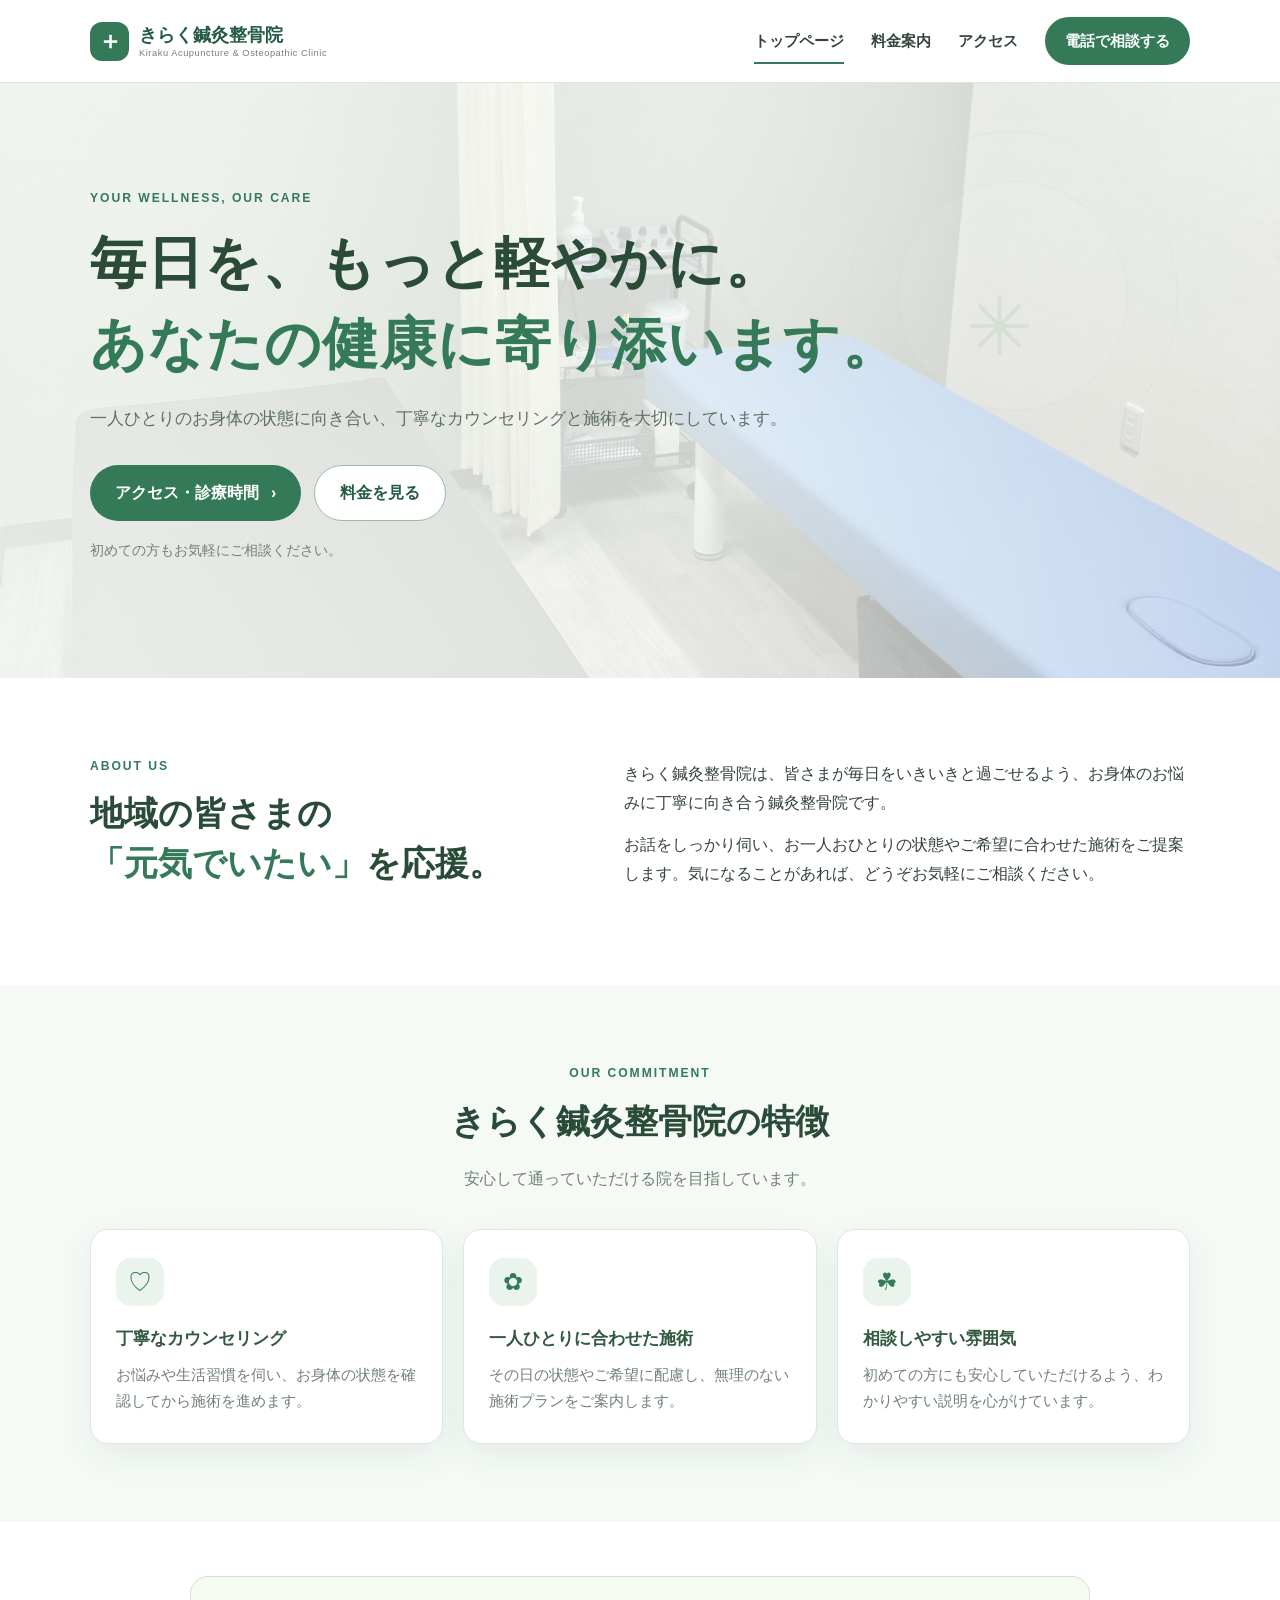
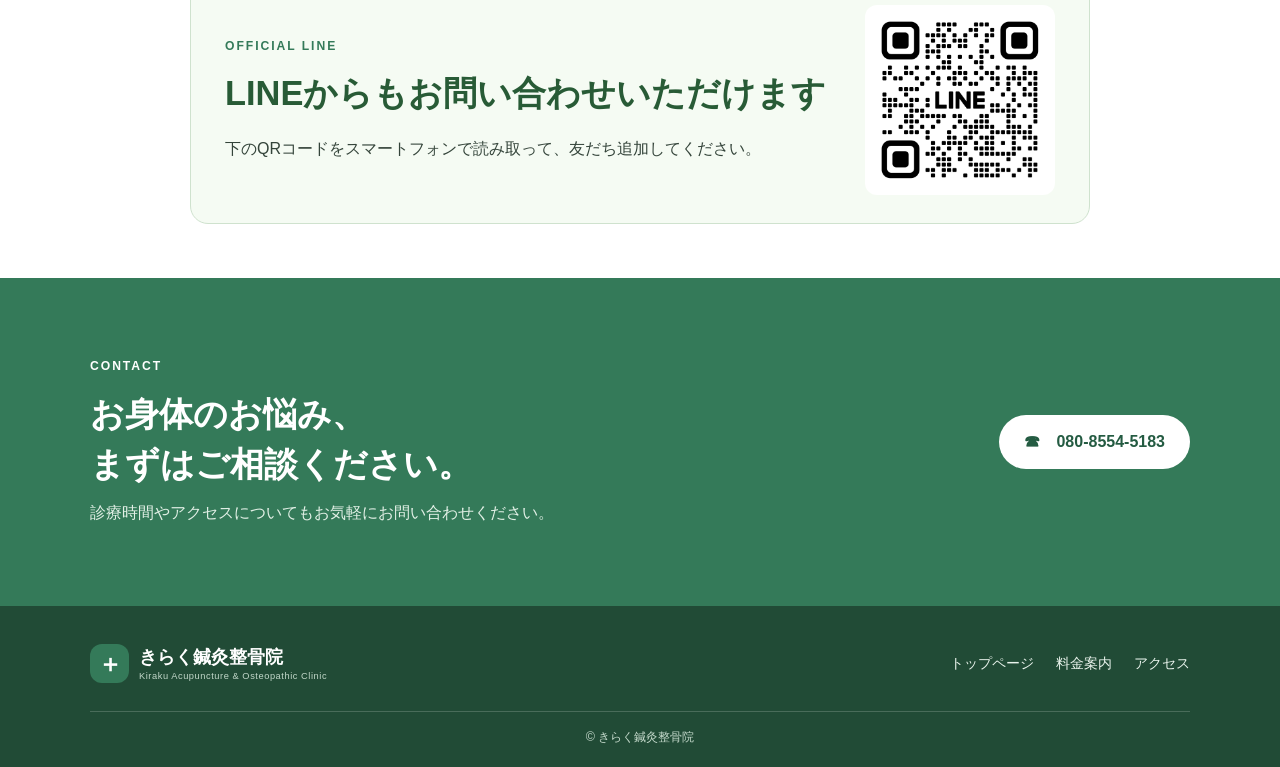
==== index.html @ e0e18127 "Add files via upload" ====
<!doctype html>
<html lang="ja">
<head>
  <meta charset="utf-8">
  <meta name="viewport" content="width=device-width, initial-scale=1">
  <meta name="description" content="きらく鍼灸整骨院。地域の皆さまの健やかな毎日をサポートします。">
  <title>きらく鍼灸整骨院｜地域に寄り添う鍼灸・整骨院</title>
  <link rel="stylesheet" href="style.css">
</head>
<body>
  <header class="site-header">
    <div class="container header-inner">
      <a class="logo" href="index.html"><span class="logo-mark">＋</span><span>きらく鍼灸整骨院<small>Kiraku Acupuncture & Osteopathic Clinic</small></span></a>
      <button class="menu-toggle" aria-label="メニューを開く" aria-expanded="false" aria-controls="global-nav"><span></span><span></span><span></span></button>
      <nav id="global-nav" class="global-nav" aria-label="メインメニュー">
        <a class="active" href="index.html">トップページ</a><a href="price.html">料金案内</a><a href="access.html">アクセス</a>
        <a class="nav-cta" href="tel:08085545183">電話で相談する</a>
      </nav>
    </div>
  </header>

  <main>
    <section class="hero">
      <div class="container hero-content">
        <p class="eyebrow">YOUR WELLNESS, OUR CARE</p>
        <h1>毎日を、もっと軽やかに。<br><span>あなたの健康に寄り添います。</span></h1>
        <p class="hero-lead">一人ひとりのお身体の状態に向き合い、<br class="sp-only">丁寧なカウンセリングと施術を大切にしています。</p>
        <div class="hero-actions"><a class="button button-primary" href="access.html">アクセス・診療時間 <span>›</span></a><a class="button button-outline" href="price.html">料金を見る</a></div>
        <p class="hero-note">初めての方もお気軽にご相談ください。</p>
      </div>
      <div class="hero-decoration" aria-hidden="true"><div class="circle circle-one"></div><div class="circle circle-two"></div><div class="leaf">✳</div></div>
    </section>

    <section class="section intro-section">
      <div class="container intro-grid">
        <div><p class="section-label">ABOUT US</p><h2>地域の皆さまの<br><span class="green-text">「元気でいたい」</span>を応援。</h2></div>
        <div class="intro-copy"><p>きらく鍼灸整骨院は、皆さまが毎日をいきいきと過ごせるよう、お身体のお悩みに丁寧に向き合う鍼灸整骨院です。</p><p>お話をしっかり伺い、お一人おひとりの状態やご希望に合わせた施術をご提案します。気になることがあれば、どうぞお気軽にご相談ください。</p></div>
      </div>
    </section>

    <section class="section features-section">
      <div class="container">
        <div class="section-heading"><p class="section-label">OUR COMMITMENT</p><h2>きらく鍼灸整骨院の特徴</h2><p>安心して通っていただける院を目指しています。</p></div>
        <div class="feature-grid">
          <article class="feature-card"><div class="feature-icon">♡</div><h3>丁寧なカウンセリング</h3><p>お悩みや生活習慣を伺い、お身体の状態を確認してから施術を進めます。</p></article>
          <article class="feature-card"><div class="feature-icon">✿</div><h3>一人ひとりに合わせた施術</h3><p>その日の状態やご希望に配慮し、無理のない施術プランをご案内します。</p></article>
          <article class="feature-card"><div class="feature-icon">☘</div><h3>相談しやすい雰囲気</h3><p>初めての方にも安心していただけるよう、わかりやすい説明を心がけています。</p></article>
        </div>
      </div>
    </section>


    
    <section class="section line-section">
      <div class="container line-panel">
        <div><p class="section-label">OFFICIAL LINE</p><h2>LINEからもお問い合わせいただけます</h2><p>下のQRコードをスマートフォンで読み取って、友だち追加してください。</p></div>
        <img class="line-qr" src="./line-qr.png" alt="きらく鍼灸整骨院 公式LINEの友だち追加QRコード">
      </div>
    </section>
    <section class="section cta-section"><div class="container cta-inner"><div><p class="section-label">CONTACT</p><h2>お身体のお悩み、<br>まずはご相談ください。</h2><p>診療時間やアクセスについてもお気軽にお問い合わせください。</p></div><a class="button button-white" href="tel:08085545183">☎　080-8554-5183</a></div></section>
  </main>

  <footer class="site-footer"><div class="container footer-inner"><a class="logo footer-logo" href="index.html"><span class="logo-mark">＋</span><span>きらく鍼灸整骨院<small>Kiraku Acupuncture & Osteopathic Clinic</small></span></a><nav class="footer-nav"><a href="index.html">トップページ</a><a href="price.html">料金案内</a><a href="access.html">アクセス</a></nav></div><div class="container copyright">© きらく鍼灸整骨院</div></footer>
  <script src="script.js"></script>
</body>
</html>
---- style.css ----
@charset "UTF-8";
:root{--green:#347a59;--green-dark:#245b42;--green-light:#eaf4ed;--mint:#f5faf6;--text:#34443a;--muted:#718078;--line:#dce8df;--white:#fff;--shadow:0 12px 35px rgba(34,76,52,.08)}
*{box-sizing:border-box}html{scroll-behavior:smooth}body{margin:0;color:var(--text);font-family:"Noto Sans JP","Hiragino Kaku Gothic ProN",Meiryo,sans-serif;line-height:1.8;background:#fff}a{color:inherit;text-decoration:none}a:hover{color:var(--green)}.container{width:min(1100px,calc(100% - 40px));margin-inline:auto}.site-header{position:sticky;top:0;z-index:20;background:rgba(255,255,255,.96);border-bottom:1px solid var(--line);backdrop-filter:blur(12px)}.header-inner{min-height:82px;display:flex;align-items:center;justify-content:space-between;gap:24px}.logo{display:flex;align-items:center;gap:10px;font-weight:800;color:var(--green-dark);font-size:1.12rem;line-height:1.35}.logo small{display:block;font-size:.58rem;letter-spacing:.06em;color:var(--muted);font-weight:500}.logo-mark{display:grid;place-items:center;width:39px;height:39px;border-radius:12px;background:var(--green);color:#fff;font-size:1.5rem}.global-nav{display:flex;align-items:center;gap:27px;font-size:.91rem;font-weight:600}.global-nav>a:not(.nav-cta){padding:28px 0;position:relative}.global-nav>a.active:not(.nav-cta):after{content:"";position:absolute;bottom:18px;left:0;right:0;height:2px;background:var(--green)}.nav-cta,.button{display:inline-flex;align-items:center;justify-content:center;gap:12px;border-radius:999px;font-weight:700;transition:.2s}.nav-cta{background:var(--green);color:#fff;padding:11px 20px}.nav-cta:hover,.button-primary:hover{background:var(--green-dark);color:#fff}.menu-toggle{display:none}.hero{position:relative;overflow:hidden;background:linear-gradient(90deg,rgba(247,251,247,.91) 0%,rgba(247,251,247,.82) 55%,rgba(247,251,247,.58) 100%),url('./treatment-room.jpeg') center 48%/cover no-repeat;padding:105px 0 100px}.hero-content{position:relative;z-index:2}.eyebrow,.section-label{margin:0 0 12px;color:var(--green);font-size:.76rem;font-weight:800;letter-spacing:.16em}.hero h1{font-size:clamp(2rem,5vw,3.5rem);line-height:1.45;letter-spacing:.02em;margin:0 0 20px;color:#294b37}.hero h1 span{color:var(--green)}.hero-lead{font-size:1.05rem;color:#5d7064}.hero-actions{display:flex;gap:13px;flex-wrap:wrap;margin-top:30px}.button{padding:13px 25px;min-height:50px}.button-primary{background:var(--green);color:#fff}.button-outline{border:1px solid #9cbaa6;color:var(--green-dark);background:#fff}.button-white{background:#fff;color:var(--green-dark)}.hero-note{font-size:.85rem;color:var(--muted);margin-top:18px}.hero-decoration{position:absolute;right:8%;top:8%;width:390px;height:390px;opacity:.55}.circle{position:absolute;border-radius:50%;border:1px solid #b7d4c0}.circle-one{width:330px;height:330px;right:0;top:0}.circle-two{width:230px;height:230px;right:50px;top:50px;background:rgba(255,255,255,.35)}.leaf{position:absolute;right:145px;top:125px;color:#8db89a;font-size:5rem}.section{padding:78px 0}.intro-grid{display:grid;grid-template-columns:.9fr 1.1fr;gap:70px;align-items:center}.section h2,.page-hero h1{color:#294b37;line-height:1.45}.section h2{font-size:clamp(1.55rem,3vw,2.15rem);margin:0 0 18px}.green-text{color:var(--green)}.intro-copy p{margin:0 0 14px}.section-heading{text-align:center;margin:0 auto 35px;max-width:650px}.section-heading>p:last-child{color:var(--muted);margin:0}.features-section{background:var(--mint)}.feature-grid{display:grid;grid-template-columns:repeat(3,1fr);gap:20px}.feature-card{background:#fff;border:1px solid var(--line);border-radius:18px;padding:28px 25px;box-shadow:var(--shadow)}.feature-icon{width:48px;height:48px;display:grid;place-items:center;border-radius:15px;background:var(--green-light);color:var(--green);font-size:1.5rem}.feature-card h3{font-size:1.08rem;margin:17px 0 8px;color:#315a40}.feature-card p{font-size:.92rem;color:var(--muted);margin:0}.cta-section{background:var(--green);color:#fff}.cta-inner{display:flex;justify-content:space-between;align-items:center;gap:30px}.cta-inner .section-label,.cta-inner h2{color:#fff}.cta-inner h2{margin:0 0 10px}.cta-inner p:last-child{margin:0;color:#e2f0e6}.page-hero{padding:55px 0;background:var(--mint);text-align:center}.page-hero h1{font-size:2.25rem;margin:0 0 8px}.page-hero p:last-child{margin:0;color:var(--muted)}.narrow-container{max-width:780px}.notice{padding:18px 22px;border-radius:12px;background:#f2f8f3;border:1px solid var(--line);margin-bottom:28px}.notice p{margin:5px 0 0;font-size:.92rem}.price-block{border:1px solid var(--line);border-radius:16px;padding:25px;margin:22px 0}.price-block-heading{display:flex;justify-content:space-between;align-items:center;gap:15px;border-bottom:1px solid var(--line);padding-bottom:14px}.price-block-heading h2{margin:0;font-size:1.35rem}.price-block-heading span{font-size:.83rem;color:var(--green)}.price-row{display:flex;justify-content:space-between;gap:20px;padding:15px 0;border-bottom:1px dashed var(--line)}.price-row:last-of-type{border-bottom:0}.price-row strong{text-align:right}.price-row small,.muted,.price-footnote{color:var(--muted);font-size:.88rem}.center-action{text-align:center;padding-top:25px}.access-grid{display:grid;grid-template-columns:1fr 1fr;gap:35px;align-items:start}.access-info h2{margin:0 0 20px}.info-list{margin:0 0 25px}.info-list>div{display:grid;grid-template-columns:105px 1fr;gap:15px;padding:14px 0;border-bottom:1px solid var(--line)}.info-list dt{font-weight:700;color:var(--green-dark)}.info-list dd{margin:0}.info-list dd a{color:var(--green);font-weight:700}.hours-card{padding:27px;border:1px solid var(--line);border-radius:17px;box-shadow:var(--shadow)}.hours-card h2{margin:0 0 18px;font-size:1.45rem}.table-scroll{overflow-x:auto}.hours-table{width:100%;border-collapse:collapse;text-align:left}.hours-table th,.hours-table td{padding:13px 12px;border-bottom:1px solid var(--line)}.hours-table thead th{background:var(--green-light);color:var(--green-dark)}.hours-table tbody th{font-weight:700}.hours-table td{text-align:center}.hours-table .closed{color:#a35c54;font-weight:700}.map-section{background:var(--mint)}.map-frame{overflow:hidden;border-radius:18px;border:1px solid var(--line);box-shadow:var(--shadow);background:#eaf2ec}.map-frame iframe{display:block;width:100%;height:430px;border:0}.map-link-wrap{text-align:center;margin-top:18px}.text-link{color:var(--green);font-weight:700;text-decoration:underline;text-underline-offset:4px}.site-footer{background:#214b36;color:#e9f3ec;padding:38px 0 18px}.footer-inner{display:flex;justify-content:space-between;align-items:center;gap:25px}.footer-logo{color:#fff}.footer-logo small{color:#c3d8ca}.footer-nav{display:flex;gap:22px;font-size:.88rem}.copyright{border-top:1px solid rgba(255,255,255,.18);margin-top:28px;padding-top:14px;text-align:center;font-size:.78rem;color:#c3d8ca}.sp-only{display:none}
@media(max-width:760px){.container{width:min(100% - 32px,600px)}.header-inner{min-height:70px}.menu-toggle{display:flex;width:42px;height:42px;border:1px solid var(--line);border-radius:10px;background:#fff;flex-direction:column;justify-content:center;align-items:center;gap:5px}.menu-toggle span{display:block;width:19px;height:2px;background:var(--green-dark)}.global-nav{display:none;position:absolute;top:69px;left:0;right:0;background:#fff;padding:12px 22px 22px;border-bottom:1px solid var(--line);box-shadow:var(--shadow);flex-direction:column;align-items:stretch;gap:0}.global-nav.open{display:flex}.global-nav>a:not(.nav-cta){padding:12px 4px}.global-nav>a.active:not(.nav-cta):after{display:none}.nav-cta{margin-top:8px;text-align:center}.hero{padding:75px 0 70px}.hero-decoration{right:-190px;top:20px;opacity:.3}.hero h1{font-size:2rem}.hero-lead{font-size:.95rem}.section{padding:58px 0}.intro-grid,.access-grid{grid-template-columns:1fr;gap:25px}.feature-grid{grid-template-columns:1fr;gap:14px}.feature-card{padding:22px}.cta-inner{align-items:flex-start;flex-direction:column}.page-hero{padding:42px 0}.page-hero h1{font-size:1.8rem}.price-block{padding:20px 16px}.price-row{align-items:flex-start;flex-direction:column;gap:4px}.price-row strong{text-align:left}.info-list>div{grid-template-columns:88px 1fr;gap:10px}.hours-card{padding:21px 15px}.hours-table th,.hours-table td{padding:11px 9px}.map-frame iframe{height:330px}.footer-inner{align-items:flex-start;flex-direction:column}.footer-nav{flex-wrap:wrap;gap:15px}.sp-only{display:block}}


/* Real clinic photos and official LINE QR panels */
.clinic-gallery { background: #f7faf6; }
.clinic-photo-grid { display: grid; grid-template-columns: repeat(3, minmax(0, 1fr)); gap: 22px; margin-top: 30px; }
.clinic-photo-grid figure { margin: 0; overflow: hidden; border-radius: 16px; background: #fff; box-shadow: 0 8px 24px rgba(34, 75, 44, .09); }
.clinic-photo-grid img { display: block; width: 100%; height: 300px; object-fit: cover; }
.clinic-photo-grid figure:first-child img { object-position: center; }
.clinic-photo-grid figcaption { padding: 13px 16px; color: #315b3b; font-weight: 700; text-align: center; }
.line-section { padding-top: 54px; padding-bottom: 54px; }
.line-panel { display: flex; align-items: center; justify-content: space-between; gap: 28px; max-width: 900px; margin: 0 auto; padding: 28px 34px; border: 1px solid #cfe2ce; border-radius: 18px; background: #f5fbf3; }
.line-panel h2 { margin: 6px 0 10px; color: #285b36; }
.line-panel p:last-child { margin-bottom: 0; line-height: 1.8; }
.line-qr { display: block; width: 190px; height: 190px; flex: 0 0 190px; object-fit: contain; padding: 8px; border-radius: 12px; background: #fff; }
@media (max-width: 700px) {
  .clinic-photo-grid { grid-template-columns: 1fr; gap: 16px; }
  .clinic-photo-grid img { height: auto; max-height: 420px; object-fit: cover; }
  .line-panel { flex-direction: column; text-align: center; padding: 24px 18px; }
  .line-qr { width: 180px; height: 180px; flex-basis: 180px; }
}

/* Keep the hero text clear over the real treatment-room photograph. */
.hero-decoration { opacity: .16; }
@media (max-width: 700px) {
  .hero { background-position: 58% center; padding: 76px 0 72px; }
}
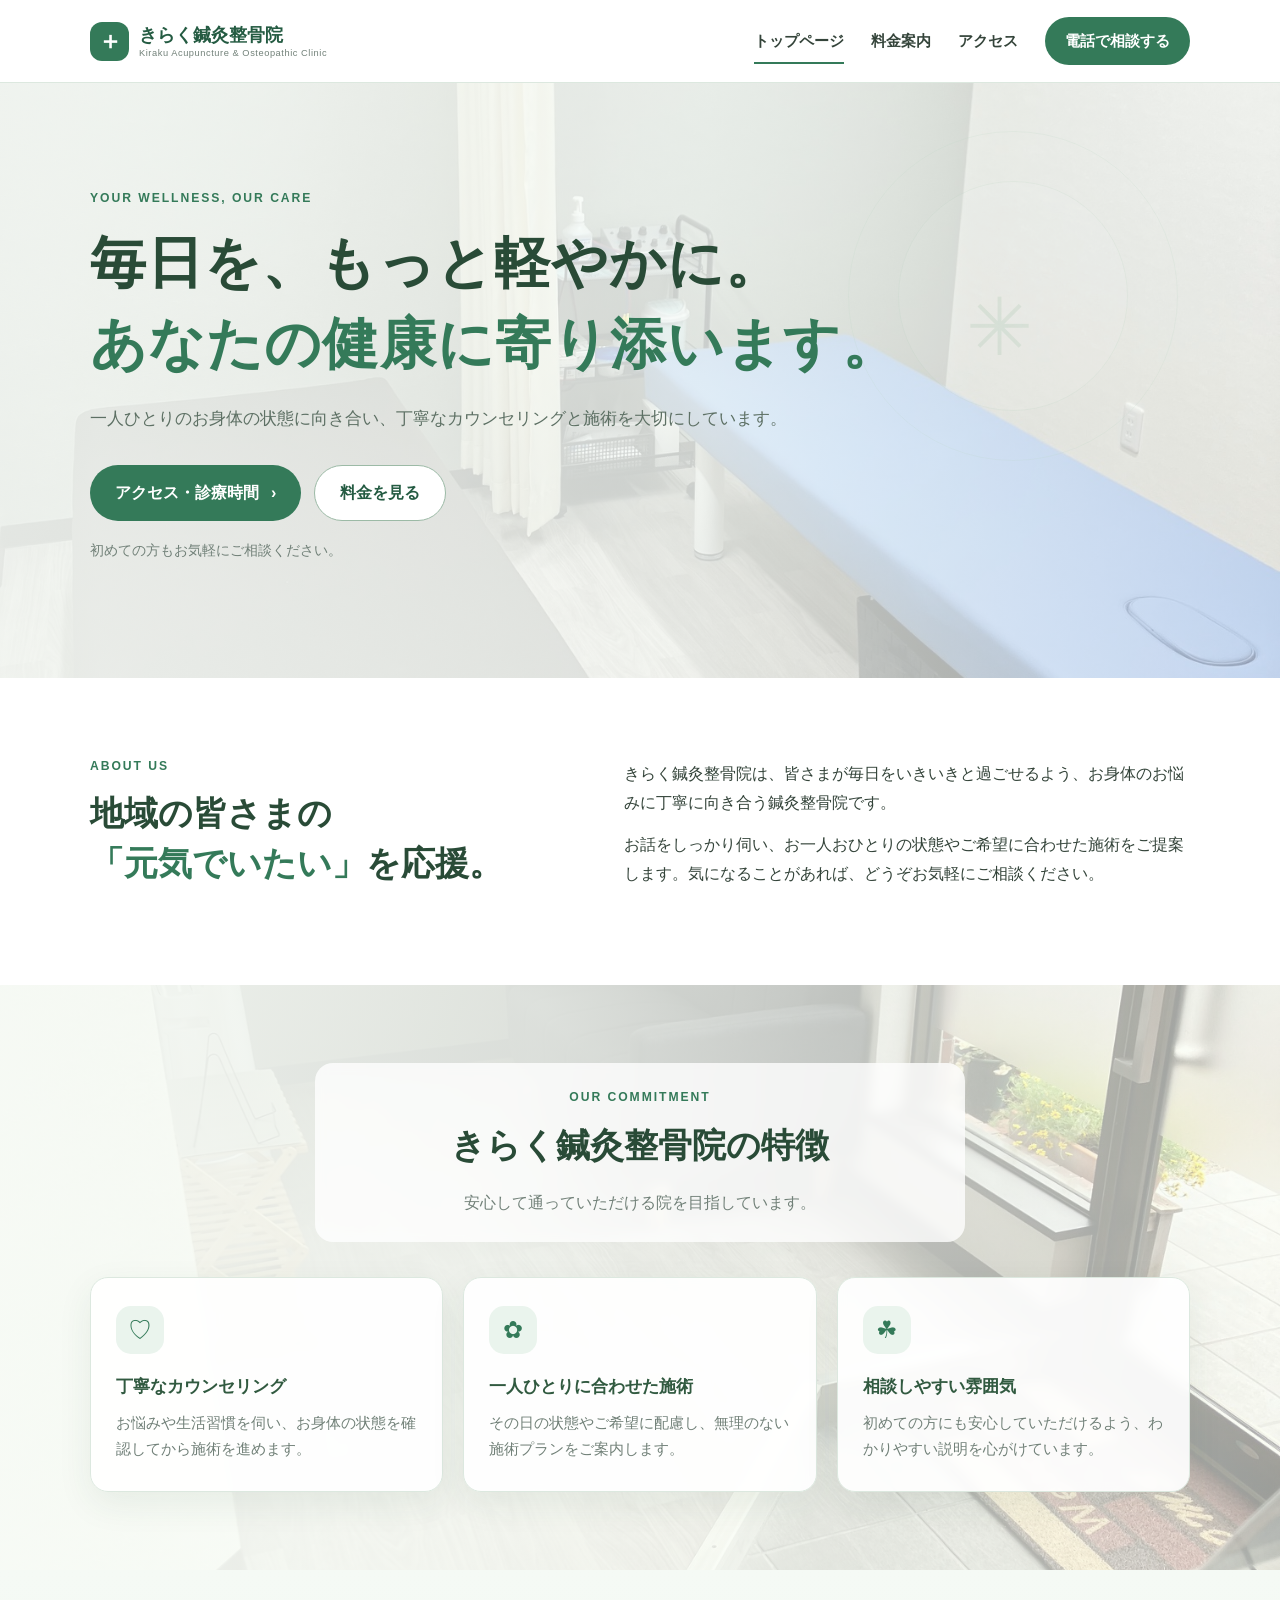
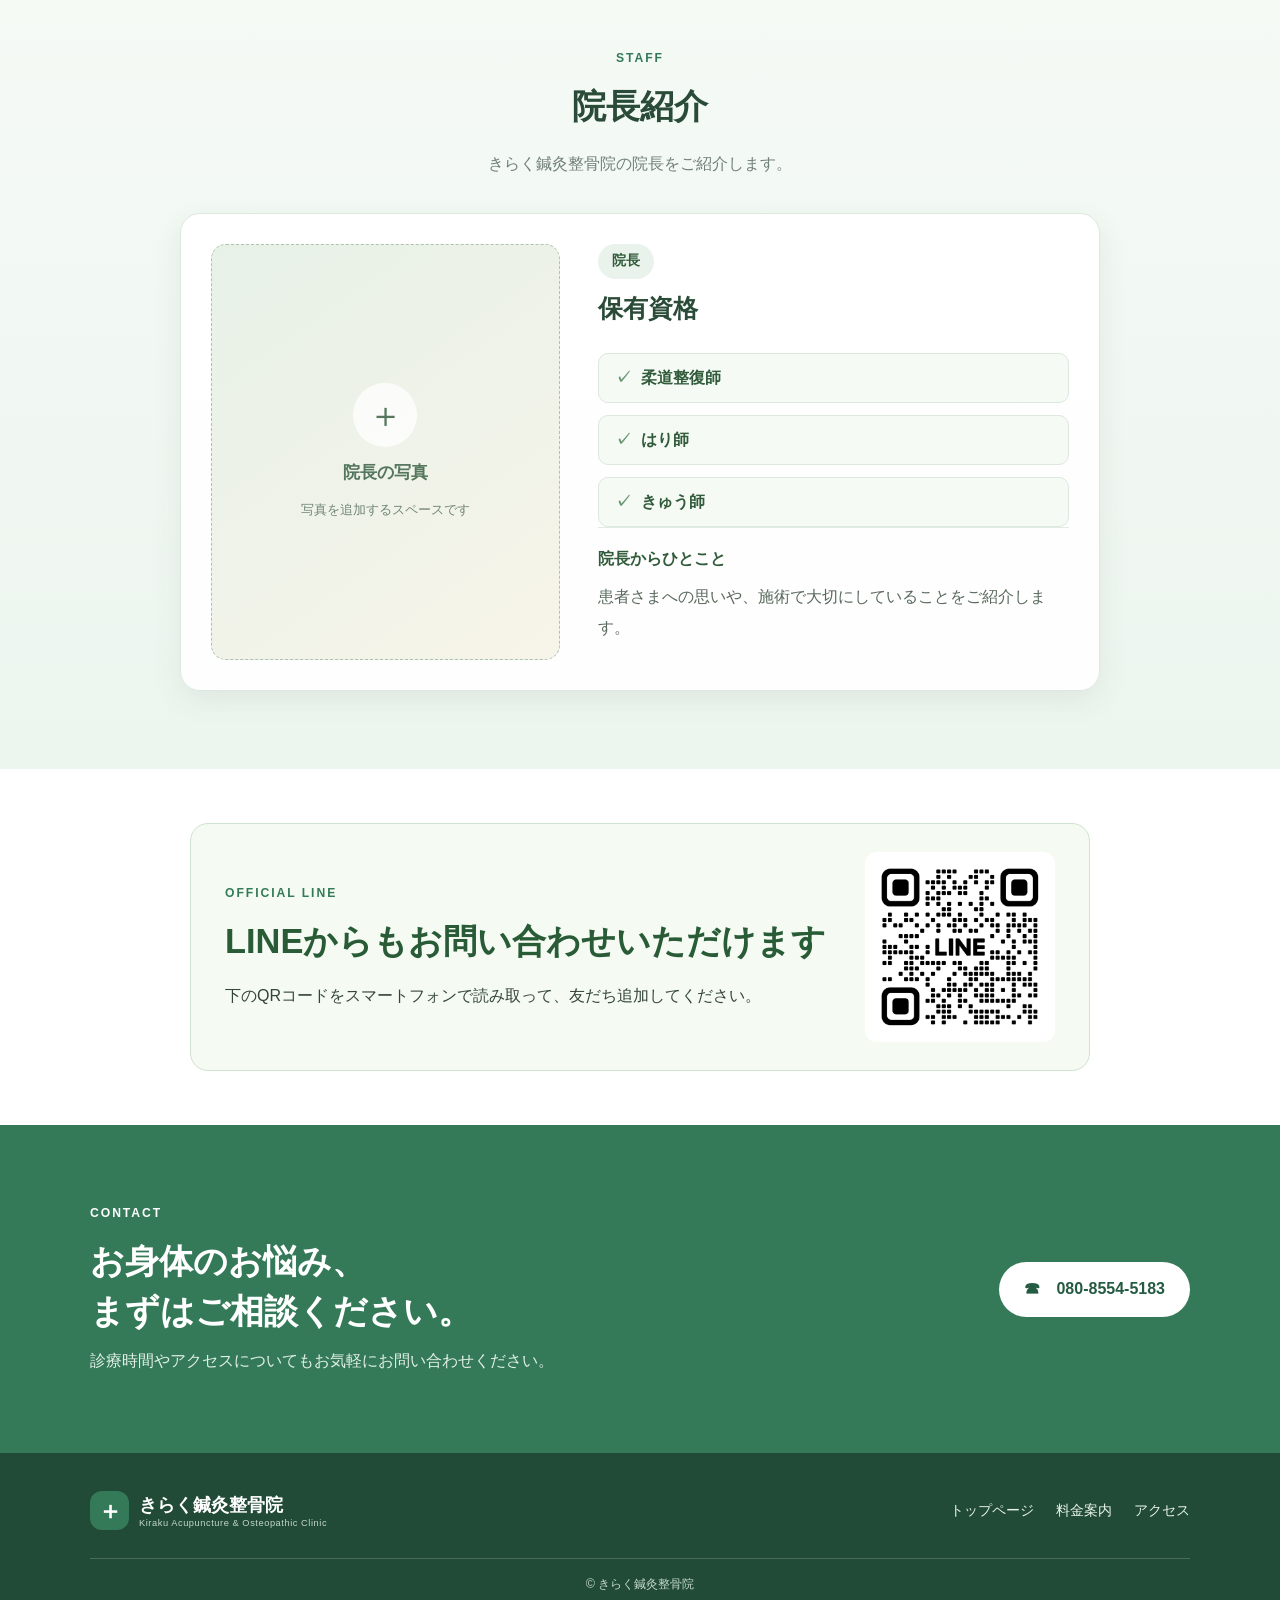
==== commit 5fdf70e3: "Add files via upload" ====
--- a/index.html
+++ b/index.html
@@ -51,6 +51,38 @@
 
 
     
+    <section class="section staff-section">
+      <div class="container">
+        <div class="section-heading">
+          <p class="section-label">STAFF</p>
+          <h2>院長紹介</h2>
+          <p>きらく鍼灸整骨院の院長をご紹介します。</p>
+        </div>
+        <article class="staff-profile">
+          <div class="staff-photo" role="img" aria-label="院長の写真を掲載するスペース">
+            <div class="staff-photo-placeholder">
+              <span class="staff-photo-icon">＋</span>
+              <strong>院長の写真</strong>
+              <small>写真を追加するスペースです</small>
+            </div>
+          </div>
+          <div class="staff-details">
+            <p class="staff-role">院長</p>
+            <h3>保有資格</h3>
+            <ul class="staff-qualifications">
+              <li>柔道整復師</li>
+              <li>はり師</li>
+              <li>きゅう師</li>
+            </ul>
+            <div class="staff-message">
+              <h4>院長からひとこと</h4>
+              <p>患者さまへの思いや、施術で大切にしていることをご紹介します。</p>
+            </div>
+          </div>
+        </article>
+      </div>
+    </section>
+
     <section class="section line-section">
       <div class="container line-panel">
         <div><p class="section-label">OFFICIAL LINE</p><h2>LINEからもお問い合わせいただけます</h2><p>下のQRコードをスマートフォンで読み取って、友だち追加してください。</p></div>
--- a/style.css
+++ b/style.css
@@ -28,3 +28,183 @@
 @media (max-width: 700px) {
   .hero { background-position: 58% center; padding: 76px 0 72px; }
 }
+
+
+/* Photo-backed section headers: clinic sign and waiting room */
+.access-page-hero {
+  position: relative;
+  isolation: isolate;
+  overflow: hidden;
+  text-align: left;
+  background: linear-gradient(90deg, rgba(250,253,249,.98) 0%, rgba(250,253,249,.94) 34%, rgba(250,253,249,.58) 58%, rgba(250,253,249,.10) 100%), url('./clinic-sign-banner.jpeg') center / 100% 100% no-repeat;
+  padding: 88px 0;
+}
+.access-page-hero .container { position: relative; z-index: 1; }
+.access-page-hero h1 { max-width: 560px; }
+.access-page-hero p:last-child { max-width: 520px; color: #53675a; }
+.features-section {
+  position: relative;
+  isolation: isolate;
+  background: linear-gradient(90deg, rgba(248,252,247,.96) 0%, rgba(248,252,247,.88) 42%, rgba(248,252,247,.62) 100%), url('./waiting-room.jpeg') center 52% / cover no-repeat;
+}
+.features-section .section-heading {
+  padding: 24px 28px;
+  border-radius: 18px;
+  background: rgba(255,255,255,.78);
+  backdrop-filter: blur(5px);
+}
+.features-section .feature-card {
+  background: rgba(255,255,255,.91);
+  backdrop-filter: blur(4px);
+}
+@media (max-width: 760px) {
+  .access-page-hero { padding: 52px 0; background-position: center; background-size: 100% 100%; background-image: url('./clinic-sign-banner.jpeg'); }
+  .features-section { background-position: 62% center; background-image: linear-gradient(180deg, rgba(248,252,247,.91), rgba(248,252,247,.82)), url('./waiting-room.jpeg'); }
+  .features-section .section-heading { padding: 18px 14px; }
+}
+
+
+/* Price page: supplied soft watercolor background from treatment details through phone contact */
+.price-details-section {
+  background-image: linear-gradient(rgba(255,255,255,.18), rgba(255,255,255,.18)), url('./施術料金ページ背景.jpg');
+  background-position: center top;
+  background-size: cover;
+  background-repeat: no-repeat;
+}
+.price-details-section .notice,
+.price-details-section .price-block,
+.price-details-section .center-action {
+  background-color: rgba(255,255,255,.88);
+  backdrop-filter: blur(3px);
+  border-radius: 16px;
+  box-shadow: 0 6px 24px rgba(55, 83, 65, .07);
+}
+.price-details-section .notice { border-color: rgba(196,218,201,.85); }
+.price-details-section .price-block { border-color: rgba(196,218,201,.85); }
+.price-details-section .center-action { margin-top: 22px; padding: 22px 18px; }
+@media (max-width: 760px) {
+  .price-details-section {
+    background-position: center top;
+    background-size: auto 100%;
+  }
+  .price-details-section .notice,
+  .price-details-section .price-block,
+  .price-details-section .center-action {
+    background-color: rgba(255,255,255,.92);
+  }
+}
+
+
+/* Director / staff introduction */
+.staff-section {
+  background: linear-gradient(180deg, #f5faf5 0%, #edf5ef 100%);
+}
+.staff-profile {
+  display: grid;
+  grid-template-columns: minmax(260px, .85fr) minmax(0, 1.15fr);
+  gap: 38px;
+  align-items: stretch;
+  max-width: 920px;
+  margin: 0 auto;
+  padding: 30px;
+  border: 1px solid #dce9de;
+  border-radius: 20px;
+  background: rgba(255,255,255,.94);
+  box-shadow: 0 10px 30px rgba(34,75,44,.08);
+}
+.staff-photo {
+  min-height: 330px;
+  overflow: hidden;
+  display: grid;
+  place-items: center;
+  border-radius: 15px;
+  background: linear-gradient(145deg, #e7f1e8, #f7f4e9);
+  border: 1px dashed #a9c5ad;
+}
+.staff-photo-placeholder {
+  display: flex;
+  flex-direction: column;
+  align-items: center;
+  gap: 10px;
+  color: #54765c;
+  text-align: center;
+}
+.staff-photo-icon {
+  display: grid;
+  place-items: center;
+  width: 64px;
+  height: 64px;
+  border-radius: 50%;
+  background: rgba(255,255,255,.8);
+  font-size: 2.2rem;
+  font-weight: 300;
+}
+.staff-photo-placeholder strong { font-size: 1.08rem; }
+.staff-photo-placeholder small { font-size: .82rem; color: #718675; }
+.staff-details { align-self: center; }
+.staff-role {
+  display: inline-block;
+  margin: 0 0 8px;
+  padding: 5px 14px;
+  border-radius: 999px;
+  background: #eaf3eb;
+  color: #315b3b;
+  font-size: .85rem;
+  font-weight: 700;
+}
+.staff-details h3 {
+  margin: 0 0 22px;
+  color: #294b37;
+  font-size: 1.55rem;
+}
+.staff-bio, .staff-message {
+  padding: 17px 0;
+  border-top: 1px solid #e2ebe3;
+}
+.staff-bio h4, .staff-message h4 {
+  margin: 0 0 8px;
+  color: #315b3b;
+  font-size: 1rem;
+}
+.staff-bio p, .staff-message p {
+  margin: 0;
+  color: #59695d;
+  line-height: 1.9;
+}
+@media (max-width: 760px) {
+  .staff-profile {
+    grid-template-columns: 1fr;
+    gap: 22px;
+    padding: 18px;
+  }
+  .staff-photo { min-height: 260px; }
+  .staff-details h3 { font-size: 1.35rem; }
+}
+
+
+/* Director qualifications */
+.staff-qualifications {
+  list-style: none;
+  display: flex;
+  flex-direction: column;
+  gap: 12px;
+  margin: 0;
+  padding: 0;
+}
+.staff-qualifications li {
+  position: relative;
+  padding: 12px 16px 12px 42px;
+  border: 1px solid #dce9de;
+  border-radius: 10px;
+  background: #f5faf5;
+  color: #315b3b;
+  font-weight: 700;
+  line-height: 1.5;
+}
+.staff-qualifications li::before {
+  content: "✓";
+  position: absolute;
+  left: 16px;
+  color: #6b9873;
+  font-weight: 700;
+}
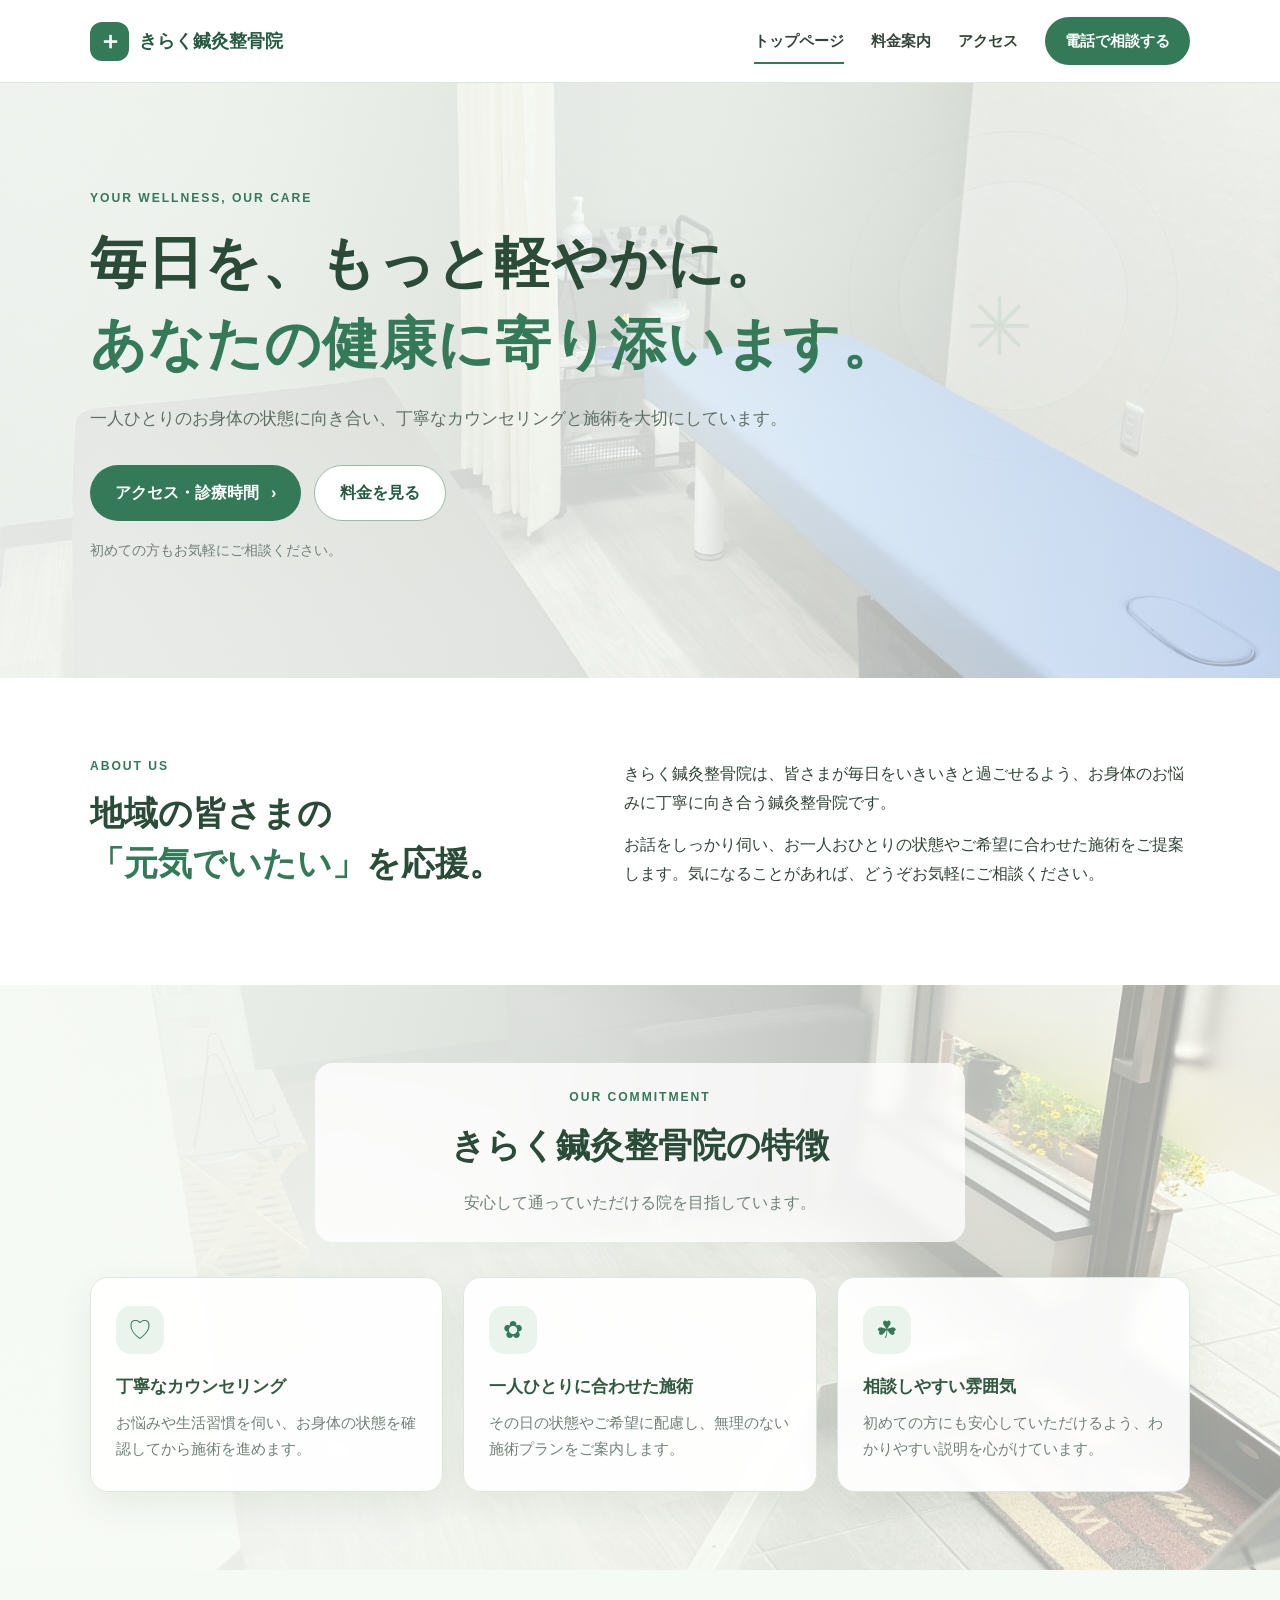
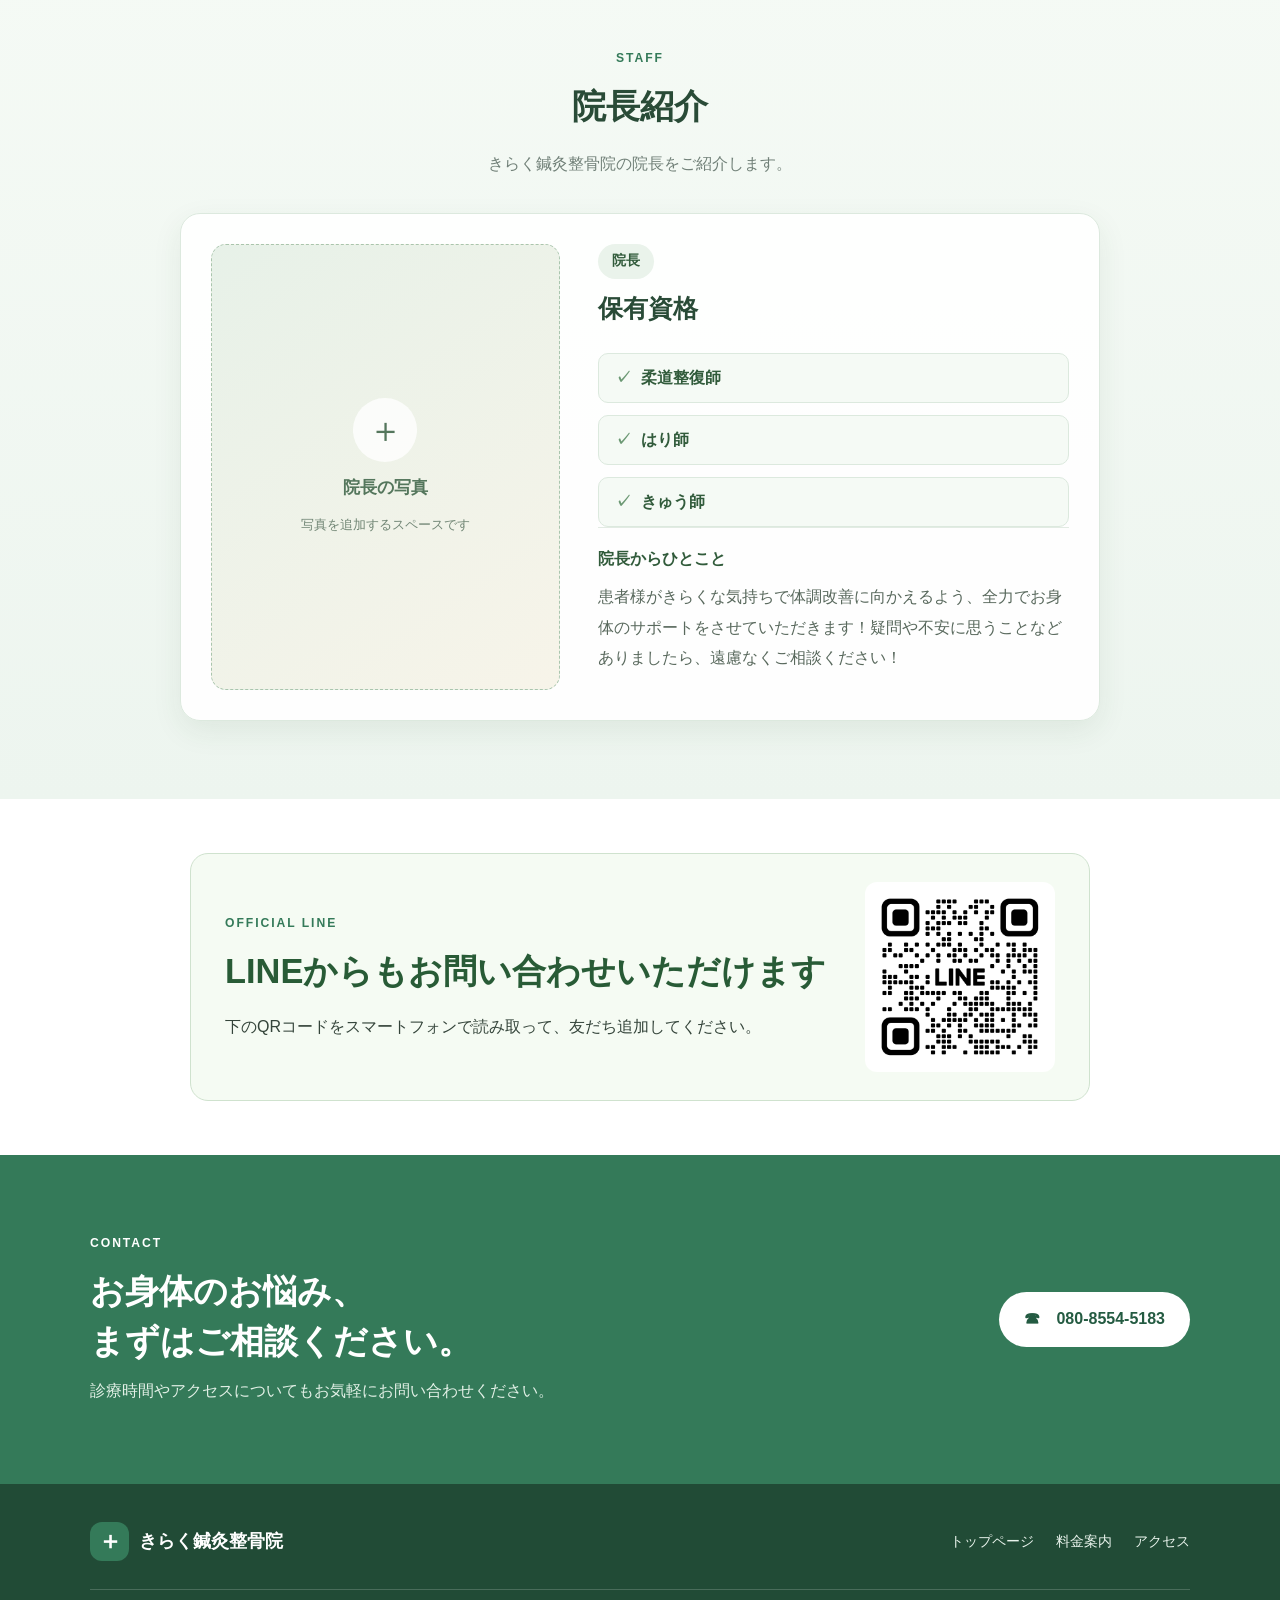
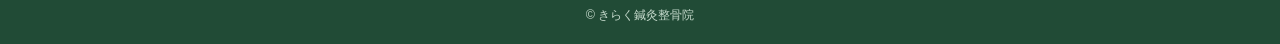
==== commit e71b1ebd: "Add files via upload" ====
--- a/index.html
+++ b/index.html
@@ -10,7 +10,7 @@
 <body>
   <header class="site-header">
     <div class="container header-inner">
-      <a class="logo" href="index.html"><span class="logo-mark">＋</span><span>きらく鍼灸整骨院<small>Kiraku Acupuncture & Osteopathic Clinic</small></span></a>
+      <a class="logo" href="index.html"><span class="logo-mark">＋</span><span>きらく鍼灸整骨院</span></a>
       <button class="menu-toggle" aria-label="メニューを開く" aria-expanded="false" aria-controls="global-nav"><span></span><span></span><span></span></button>
       <nav id="global-nav" class="global-nav" aria-label="メインメニュー">
         <a class="active" href="index.html">トップページ</a><a href="price.html">料金案内</a><a href="access.html">アクセス</a>
@@ -76,7 +76,7 @@
             </ul>
             <div class="staff-message">
               <h4>院長からひとこと</h4>
-              <p>患者さまへの思いや、施術で大切にしていることをご紹介します。</p>
+              <p>患者様がきらくな気持ちで体調改善に向かえるよう、全力でお身体のサポートをさせていただきます！疑問や不安に思うことなどありましたら、遠慮なくご相談ください！</p>
             </div>
           </div>
         </article>
@@ -92,7 +92,7 @@
     <section class="section cta-section"><div class="container cta-inner"><div><p class="section-label">CONTACT</p><h2>お身体のお悩み、<br>まずはご相談ください。</h2><p>診療時間やアクセスについてもお気軽にお問い合わせください。</p></div><a class="button button-white" href="tel:08085545183">☎　080-8554-5183</a></div></section>
   </main>
 
-  <footer class="site-footer"><div class="container footer-inner"><a class="logo footer-logo" href="index.html"><span class="logo-mark">＋</span><span>きらく鍼灸整骨院<small>Kiraku Acupuncture & Osteopathic Clinic</small></span></a><nav class="footer-nav"><a href="index.html">トップページ</a><a href="price.html">料金案内</a><a href="access.html">アクセス</a></nav></div><div class="container copyright">© きらく鍼灸整骨院</div></footer>
+  <footer class="site-footer"><div class="container footer-inner"><a class="logo footer-logo" href="index.html"><span class="logo-mark">＋</span><span>きらく鍼灸整骨院</span></a><nav class="footer-nav"><a href="index.html">トップページ</a><a href="price.html">料金案内</a><a href="access.html">アクセス</a></nav></div><div class="container copyright">© きらく鍼灸整骨院</div></footer>
   <script src="script.js"></script>
 </body>
 </html>
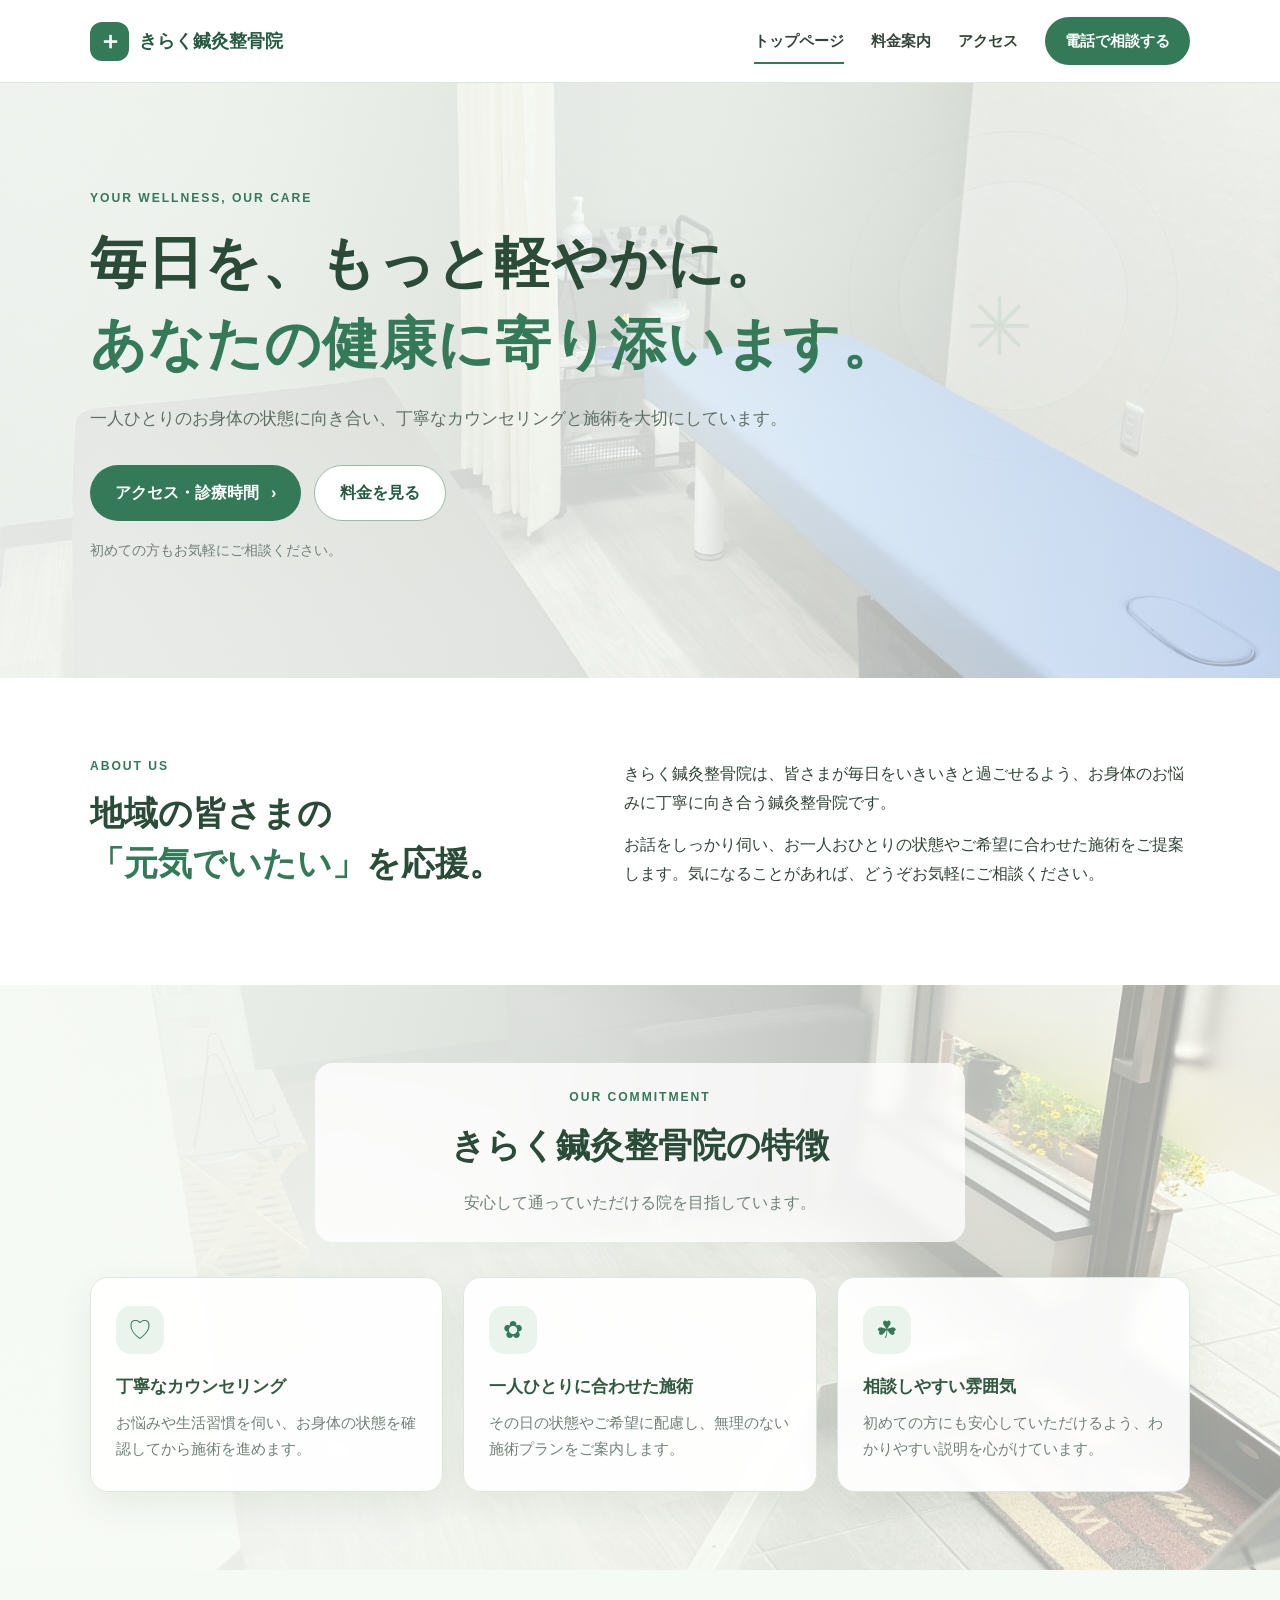
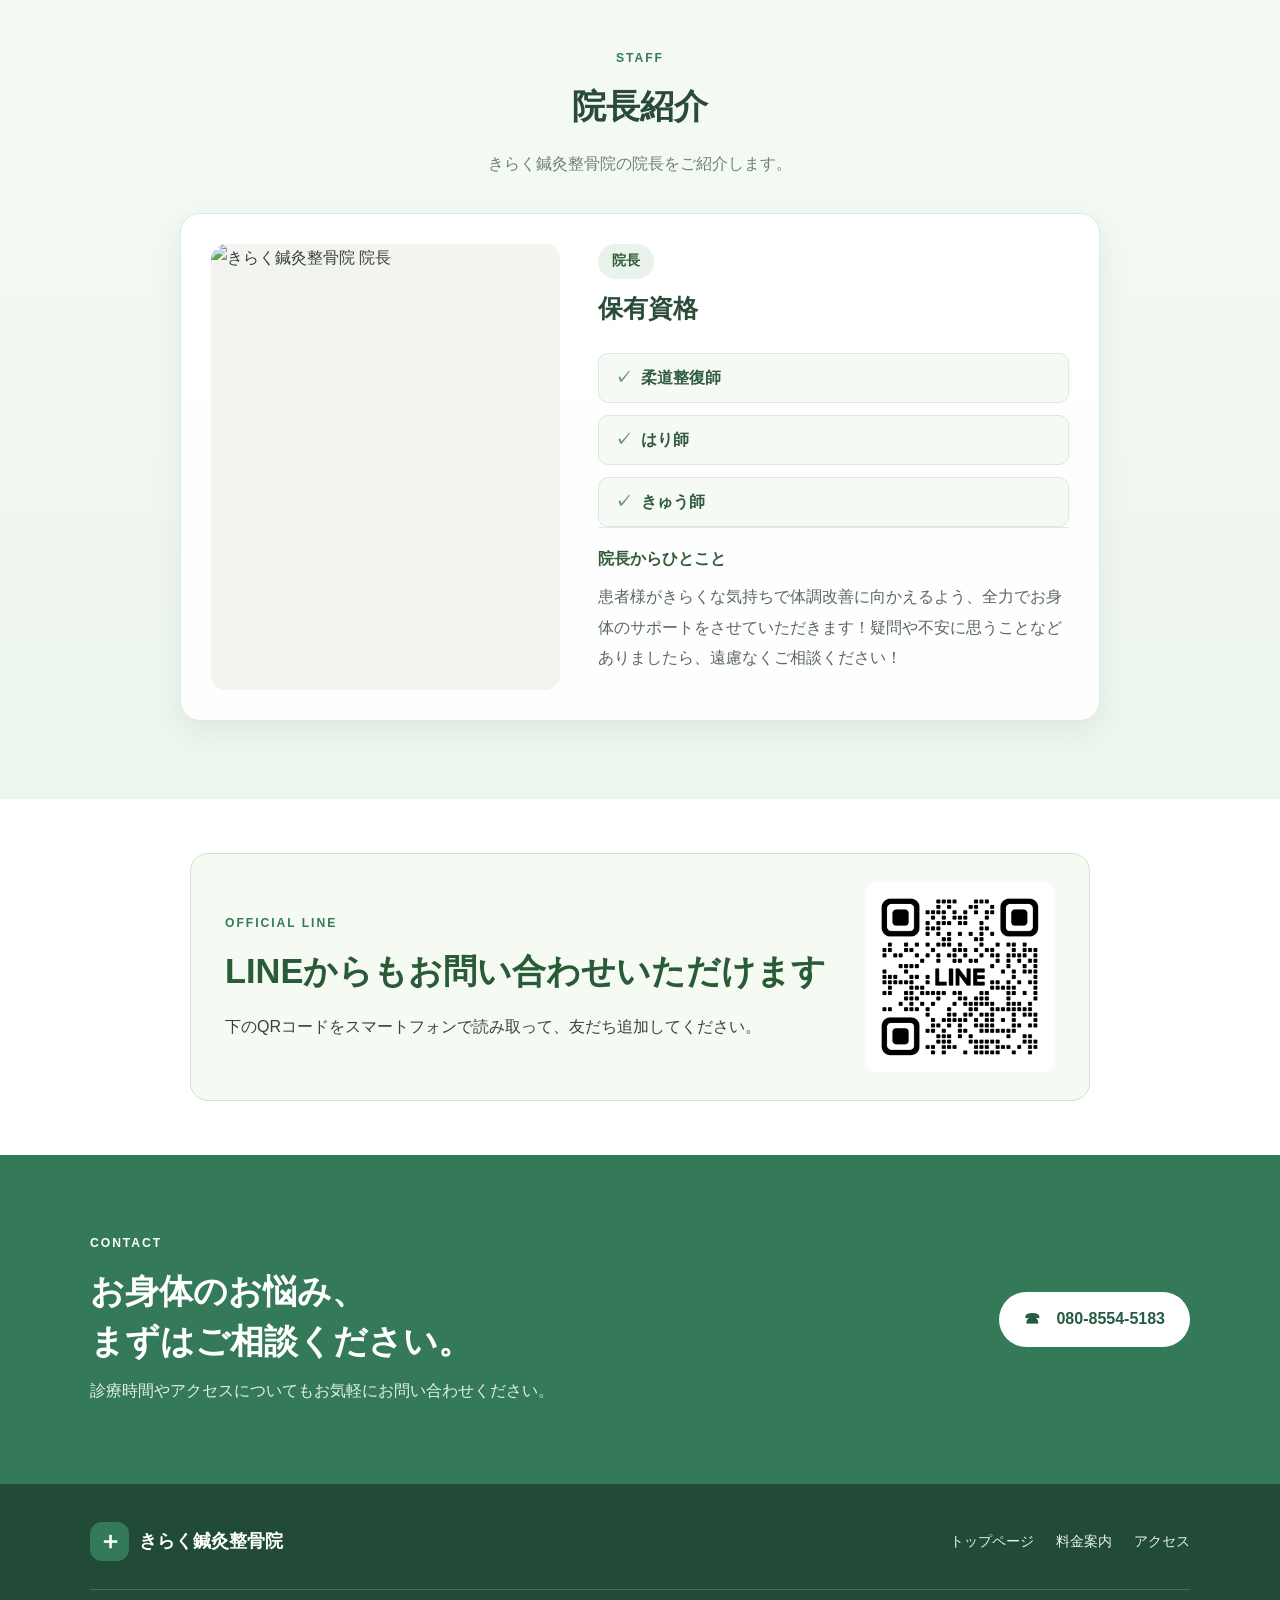
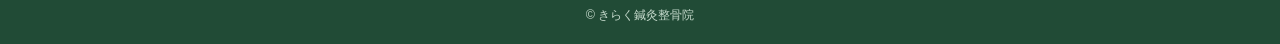
==== commit 4087ae1d: "Add files via upload" ====
--- a/index.html
+++ b/index.html
@@ -59,12 +59,8 @@
           <p>きらく鍼灸整骨院の院長をご紹介します。</p>
         </div>
         <article class="staff-profile">
-          <div class="staff-photo" role="img" aria-label="院長の写真を掲載するスペース">
-            <div class="staff-photo-placeholder">
-              <span class="staff-photo-icon">＋</span>
-              <strong>院長の写真</strong>
-              <small>写真を追加するスペースです</small>
-            </div>
+          <div class="staff-photo">
+            <img src="images/owner-photo.png" alt="きらく鍼灸整骨院 院長" loading="lazy">
           </div>
           <div class="staff-details">
             <p class="staff-role">院長</p>
--- a/style.css
+++ b/style.css
@@ -118,8 +118,16 @@
   display: grid;
   place-items: center;
   border-radius: 15px;
-  background: linear-gradient(145deg, #e7f1e8, #f7f4e9);
-  border: 1px dashed #a9c5ad;
+  background: #f3f3ef;
+}
+.staff-photo img {
+  display: block;
+  width: 100%;
+  height: 100%;
+  min-height: 330px;
+  object-fit: cover;
+  object-position: center 30%;
+  border-radius: inherit;
 }
 .staff-photo-placeholder {
   display: flex;
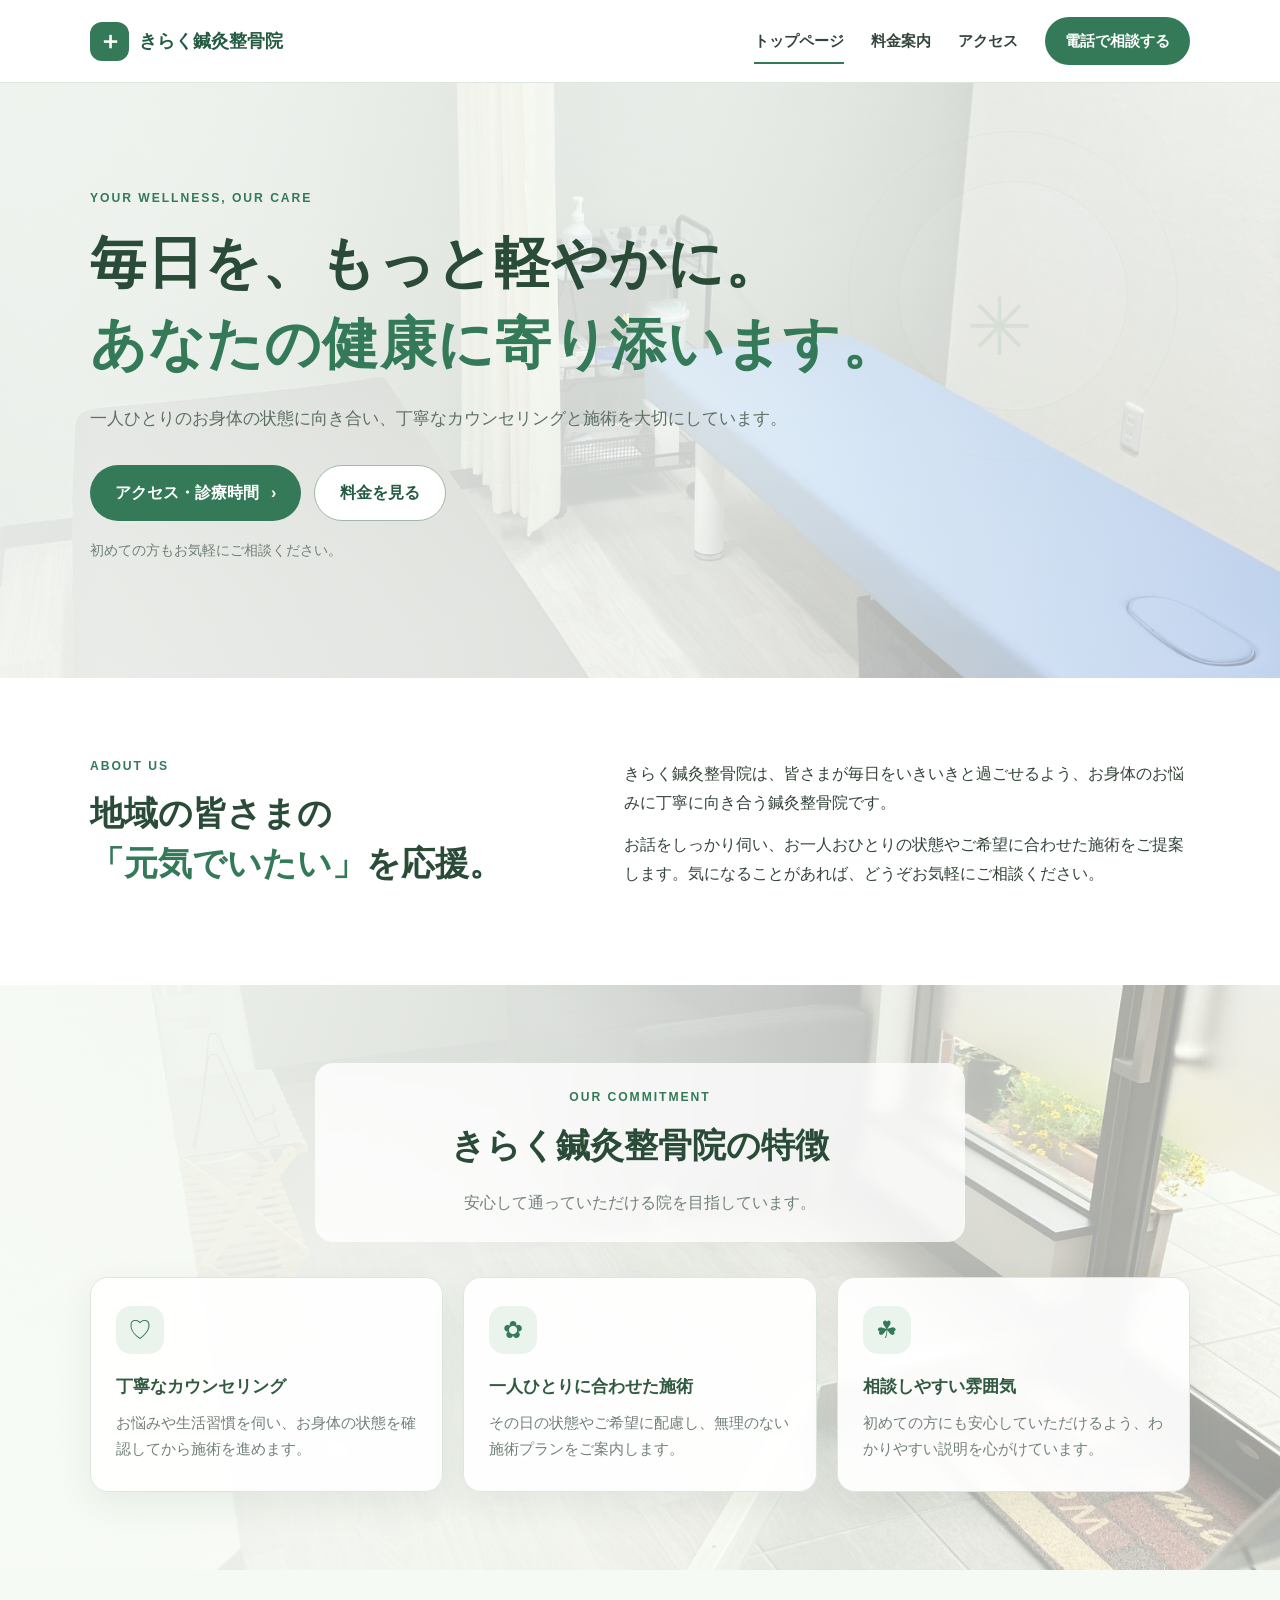
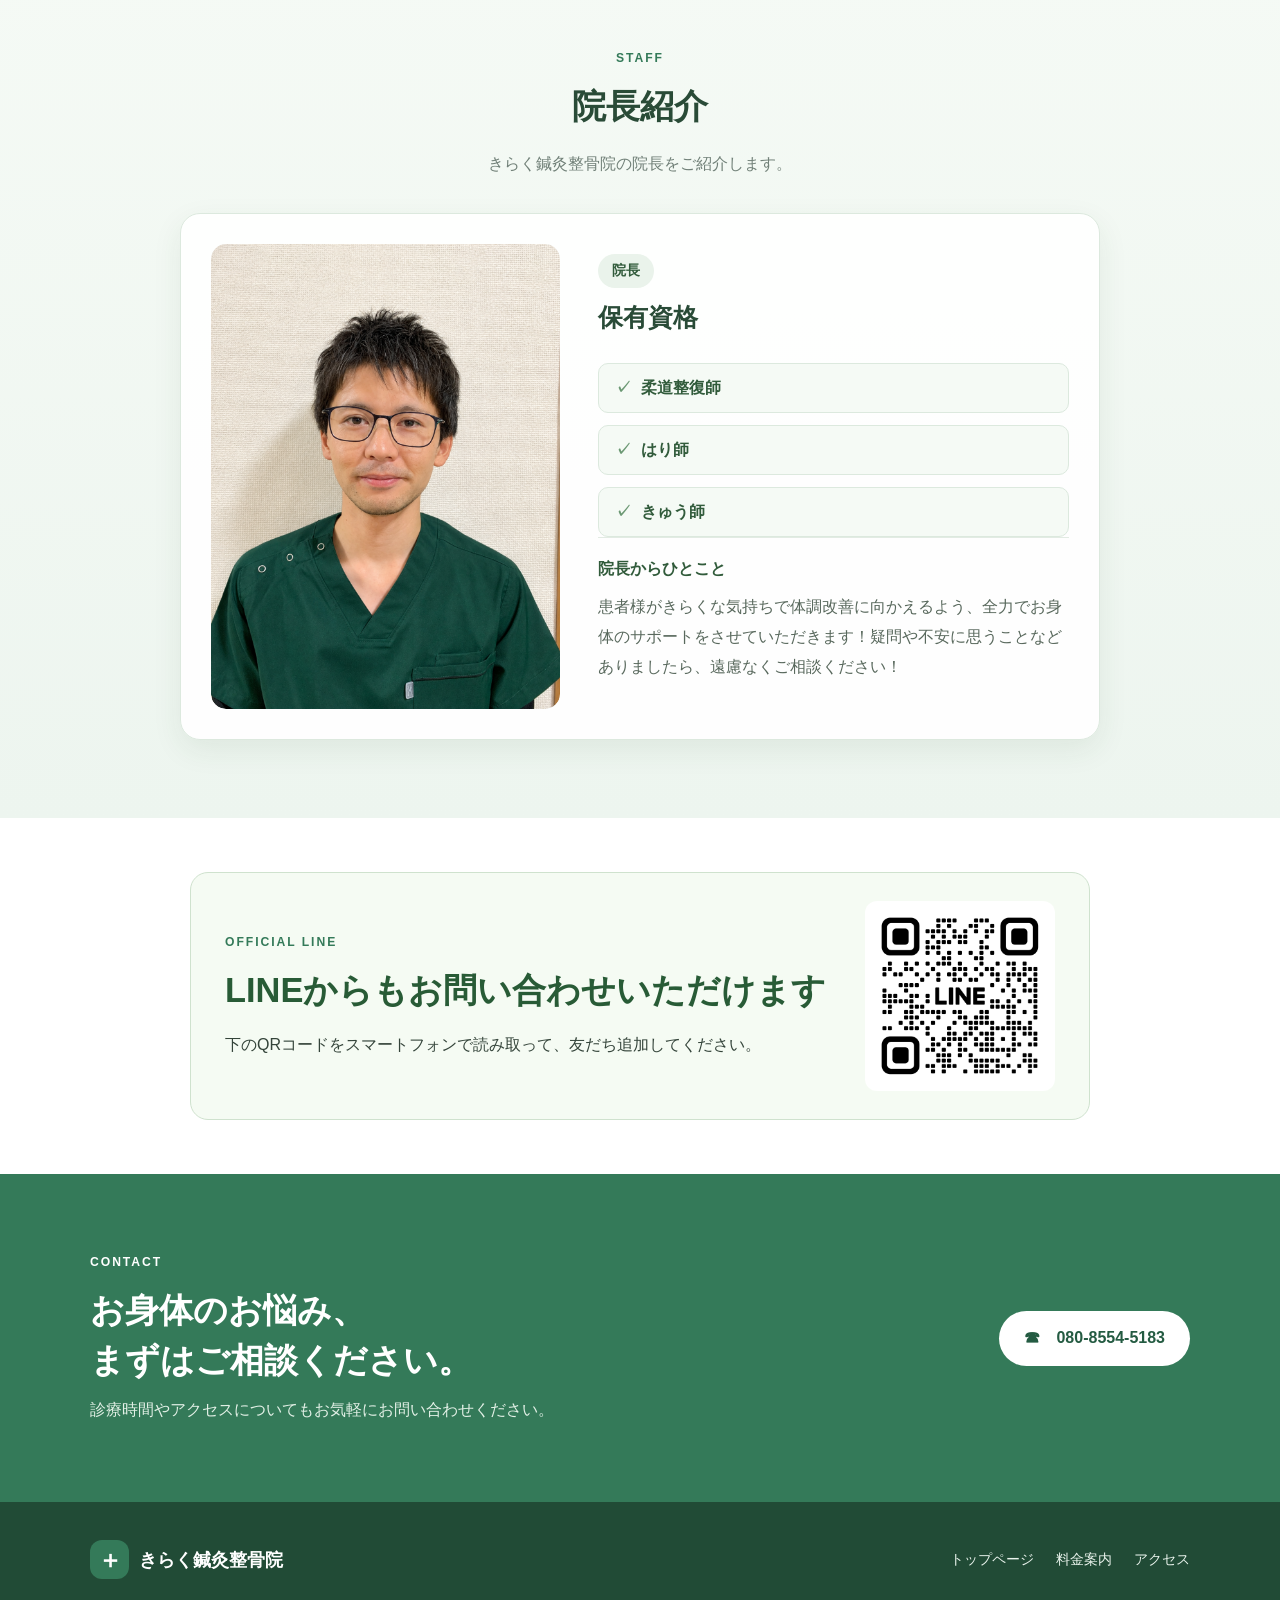
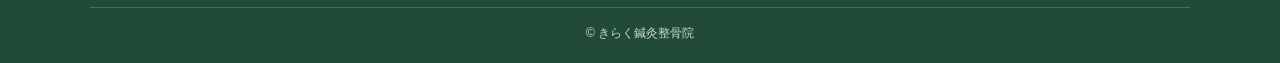
==== commit 84200088: "Add files via upload" ====
--- a/index.html
+++ b/index.html
@@ -60,7 +60,7 @@
         </div>
         <article class="staff-profile">
           <div class="staff-photo">
-            <img src="images/owner-photo.png" alt="きらく鍼灸整骨院 院長" loading="lazy">
+            <img src="./owner-photo.png" alt="きらく鍼灸整骨院 院長" loading="eager" decoding="async">
           </div>
           <div class="staff-details">
             <p class="staff-role">院長</p>
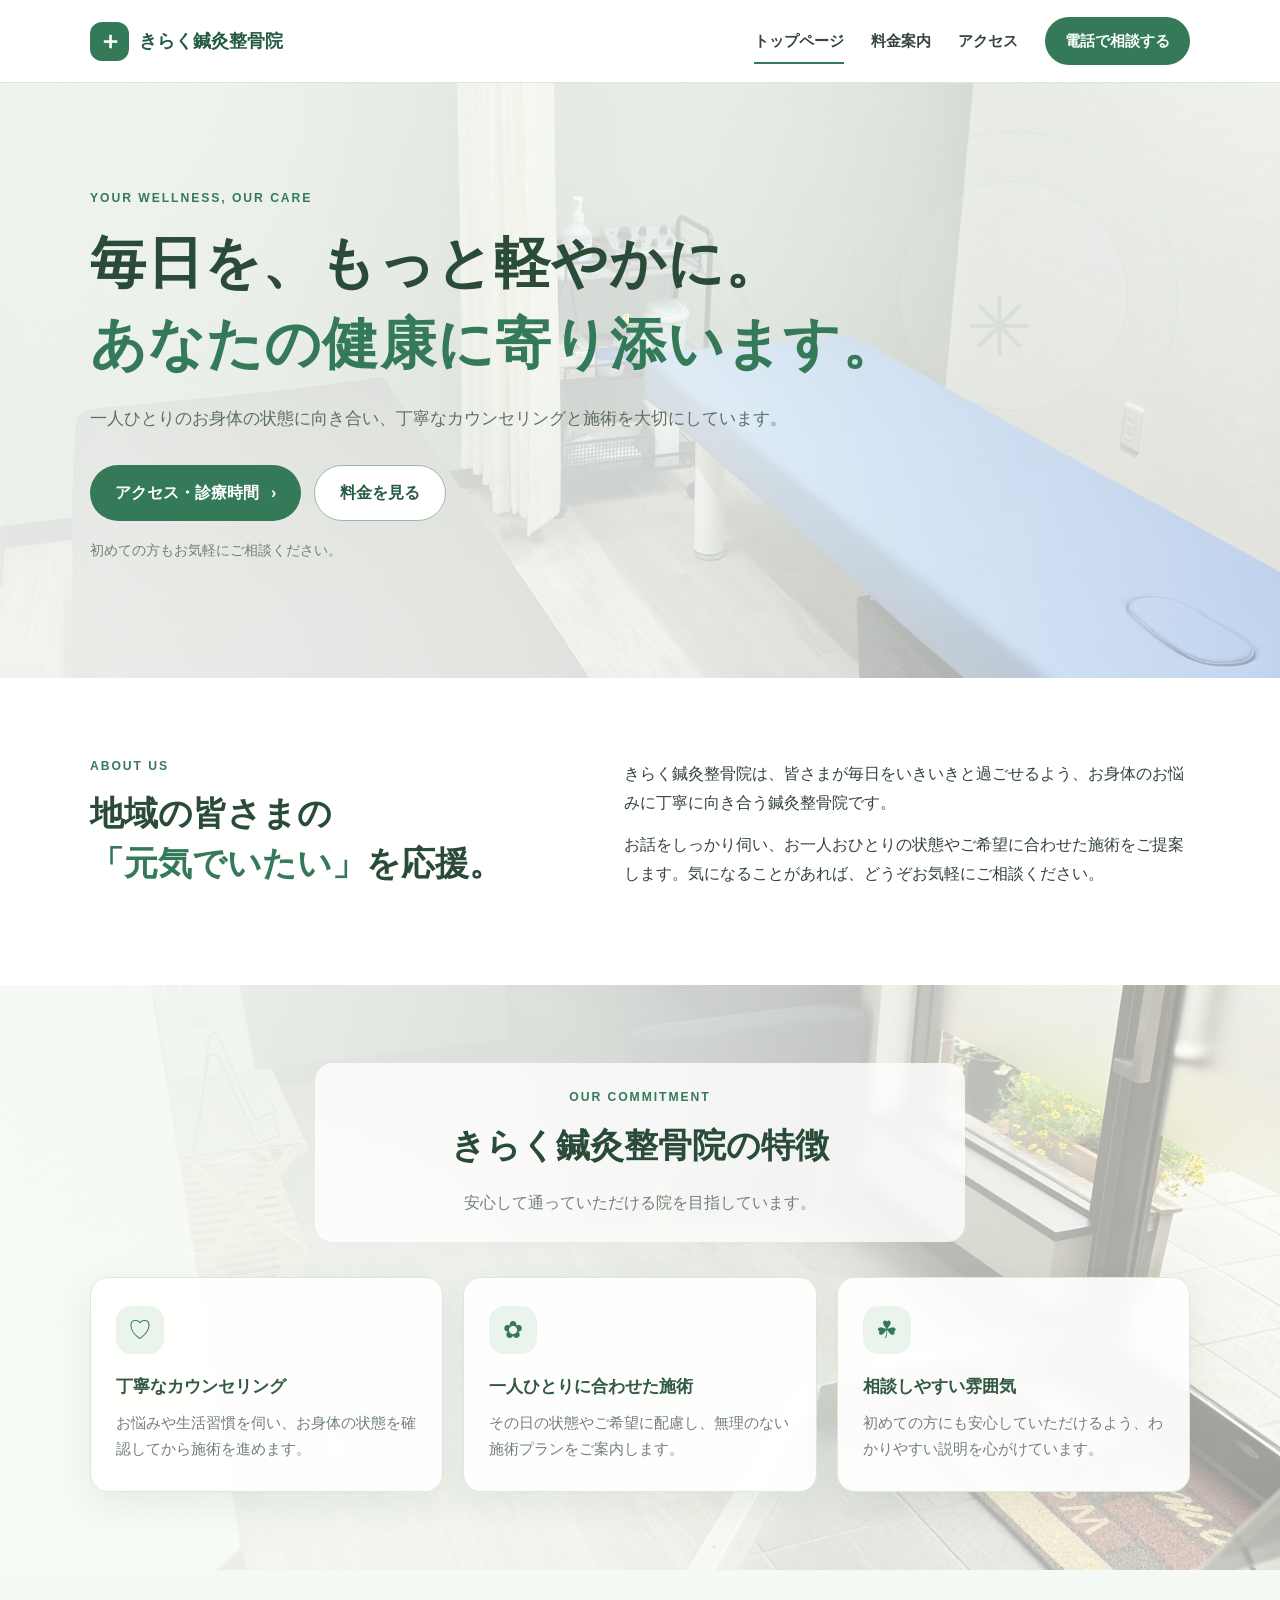
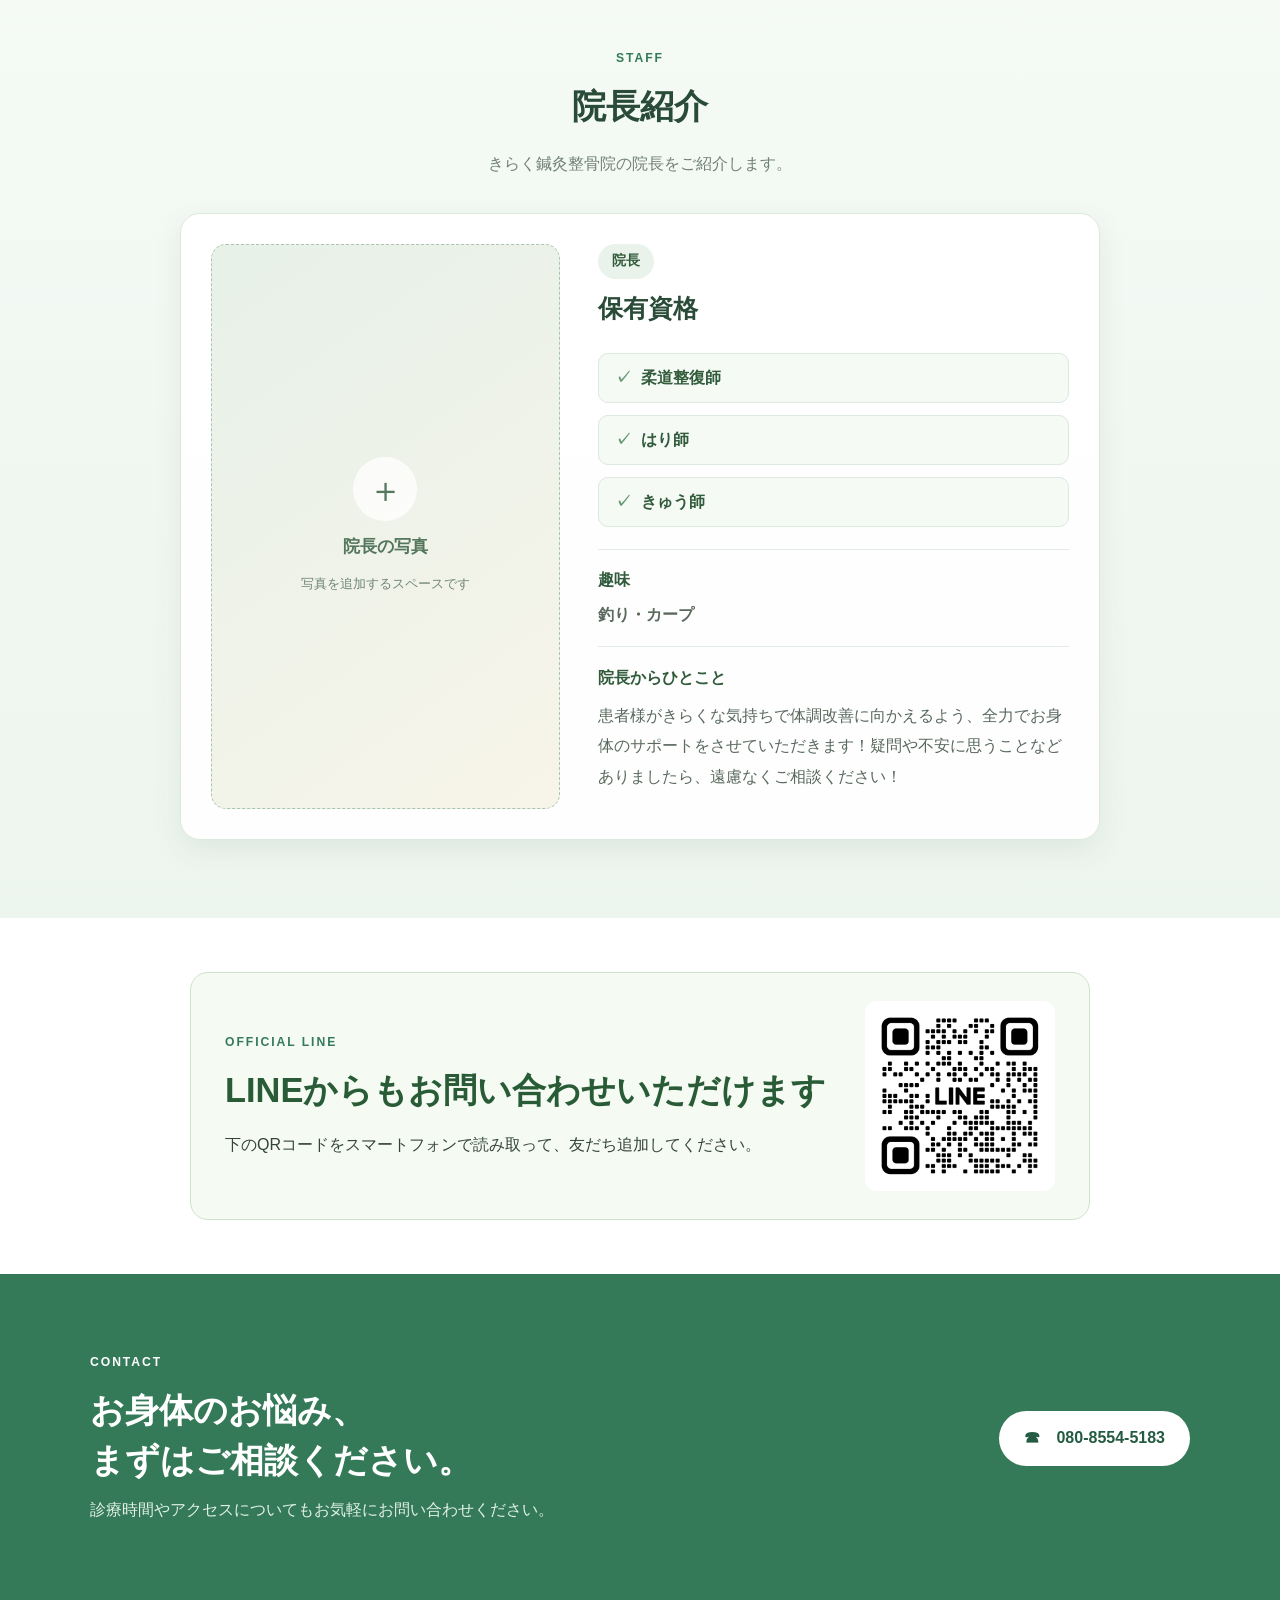
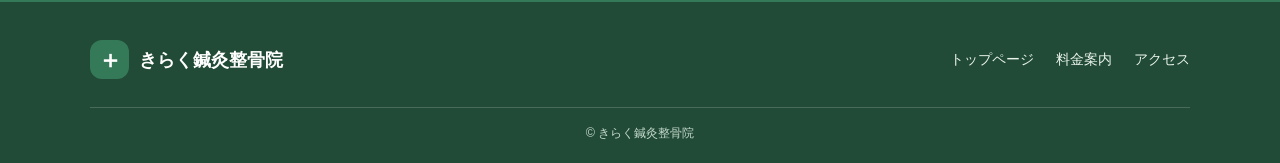
==== commit 5b4614e9: "Add files via upload" ====
--- a/index.html
+++ b/index.html
@@ -59,8 +59,12 @@
           <p>きらく鍼灸整骨院の院長をご紹介します。</p>
         </div>
         <article class="staff-profile">
-          <div class="staff-photo">
-            <img src="./owner-photo.png" alt="きらく鍼灸整骨院 院長" loading="eager" decoding="async">
+          <div class="staff-photo" role="img" aria-label="院長の写真を掲載するスペース">
+            <div class="staff-photo-placeholder">
+              <span class="staff-photo-icon">＋</span>
+              <strong>院長の写真</strong>
+              <small>写真を追加するスペースです</small>
+            </div>
           </div>
           <div class="staff-details">
             <p class="staff-role">院長</p>
@@ -70,6 +74,10 @@
               <li>はり師</li>
               <li>きゅう師</li>
             </ul>
+            <div class="staff-hobby">
+              <h4>趣味</h4>
+              <p>釣り・カープ</p>
+            </div>
             <div class="staff-message">
               <h4>院長からひとこと</h4>
               <p>患者様がきらくな気持ちで体調改善に向かえるよう、全力でお身体のサポートをさせていただきます！疑問や不安に思うことなどありましたら、遠慮なくご相談ください！</p>
--- a/style.css
+++ b/style.css
@@ -118,16 +118,8 @@
   display: grid;
   place-items: center;
   border-radius: 15px;
-  background: #f3f3ef;
-}
-.staff-photo img {
-  display: block;
-  width: 100%;
-  height: 100%;
-  min-height: 330px;
-  object-fit: cover;
-  object-position: center 30%;
-  border-radius: inherit;
+  background: linear-gradient(145deg, #e7f1e8, #f7f4e9);
+  border: 1px dashed #a9c5ad;
 }
 .staff-photo-placeholder {
   display: flex;
@@ -216,3 +208,17 @@
   color: #6b9873;
   font-weight: 700;
 }
+
+
+/* Staff hobby and menu descriptions */
+.staff-hobby { margin: 22px 0 0; padding: 16px 0; border-top: 1px solid #e2ebe3; }
+.staff-hobby h4 { margin: 0 0 6px; color: #315b3b; font-size: 1rem; }
+.staff-hobby p { margin: 0; color: #59695d; font-weight: 600; }
+.price-subsection { padding-top: 18px; }
+.price-subsection + .price-subsection { margin-top: 20px; border-top: 1px solid var(--line); }
+.price-subsection h3 { margin: 0 0 6px; color: var(--green-dark); font-size: 1.08rem; }
+.menu-price-row { align-items: center; }
+.menu-price-info { min-width: 0; }
+.menu-name { font-weight: 700; color: var(--text); }
+.menu-description { margin: 3px 0 0; color: var(--muted); font-size: .88rem; line-height: 1.6; }
+@media (max-width: 760px) { .menu-price-row { flex-direction: row; align-items: flex-start; justify-content: space-between; gap: 12px; } .menu-price-row strong { white-space: nowrap; text-align: right; } .menu-description { max-width: 28em; } }
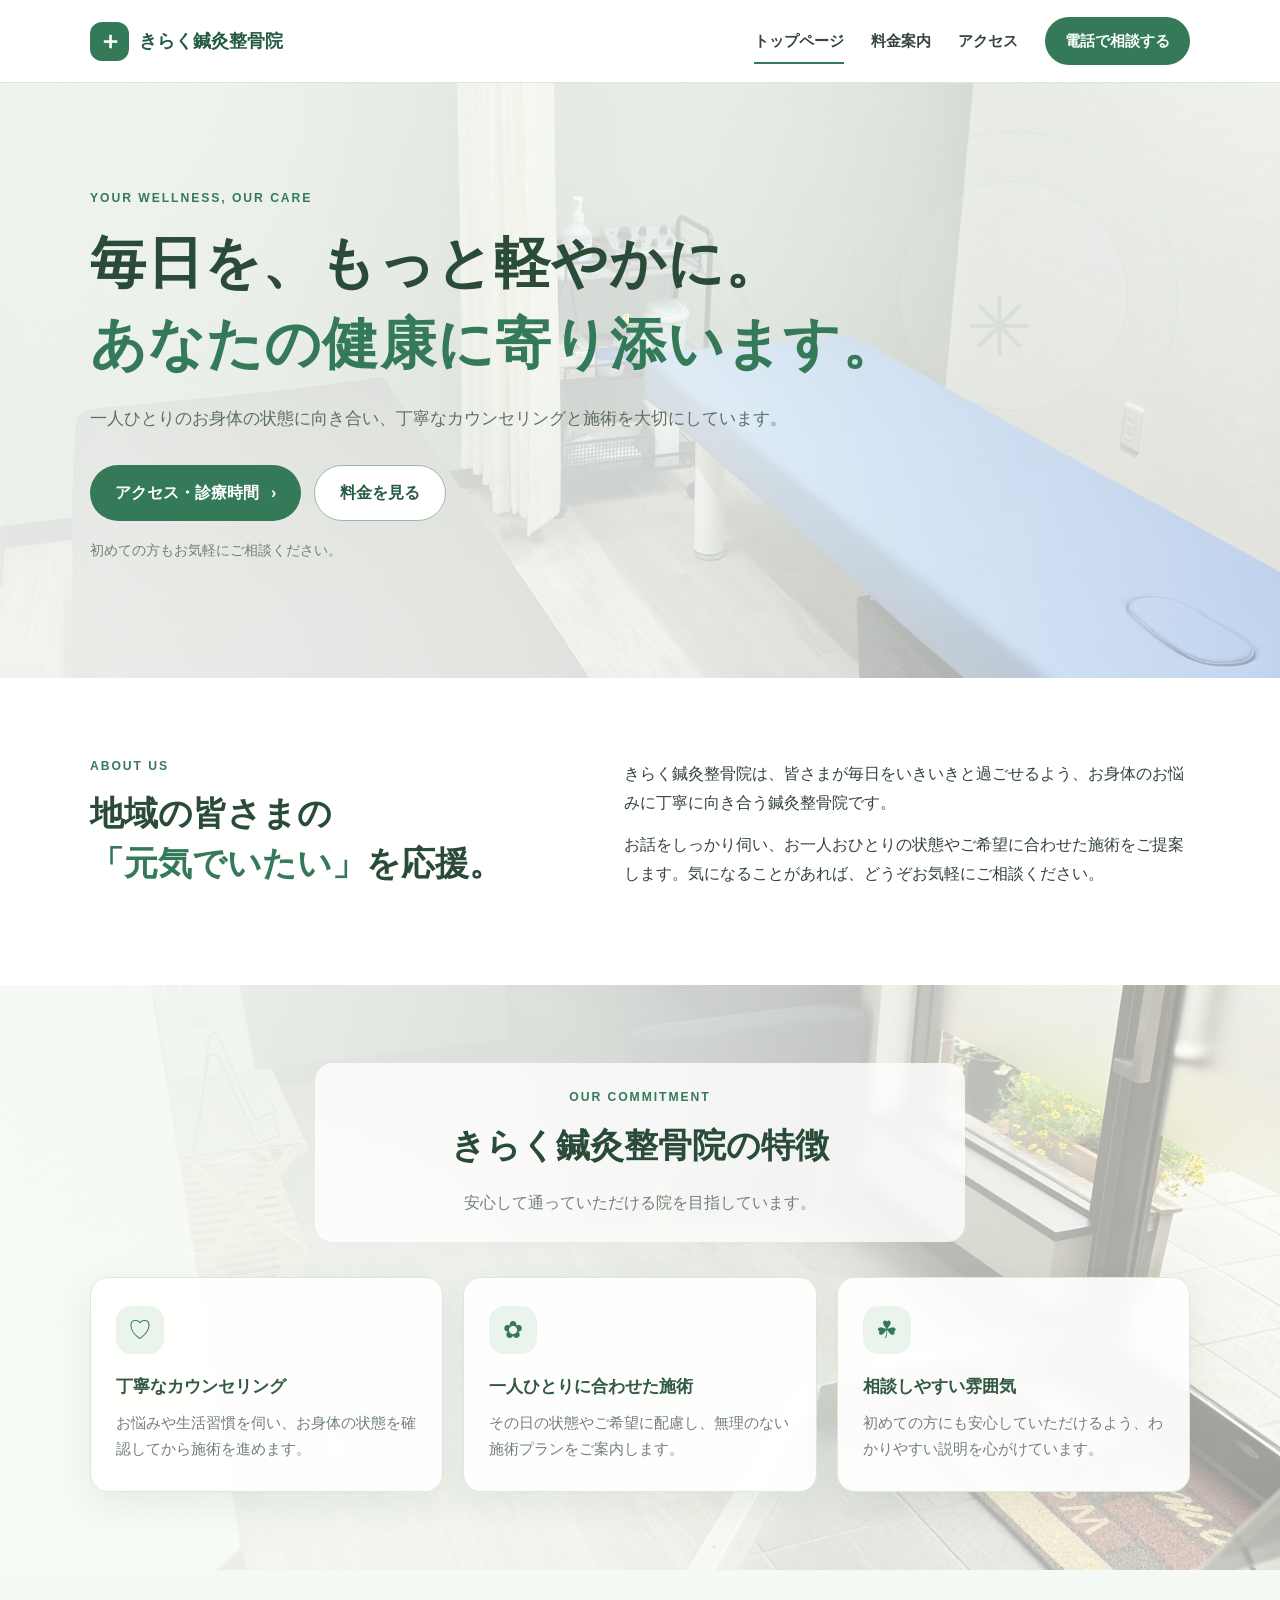
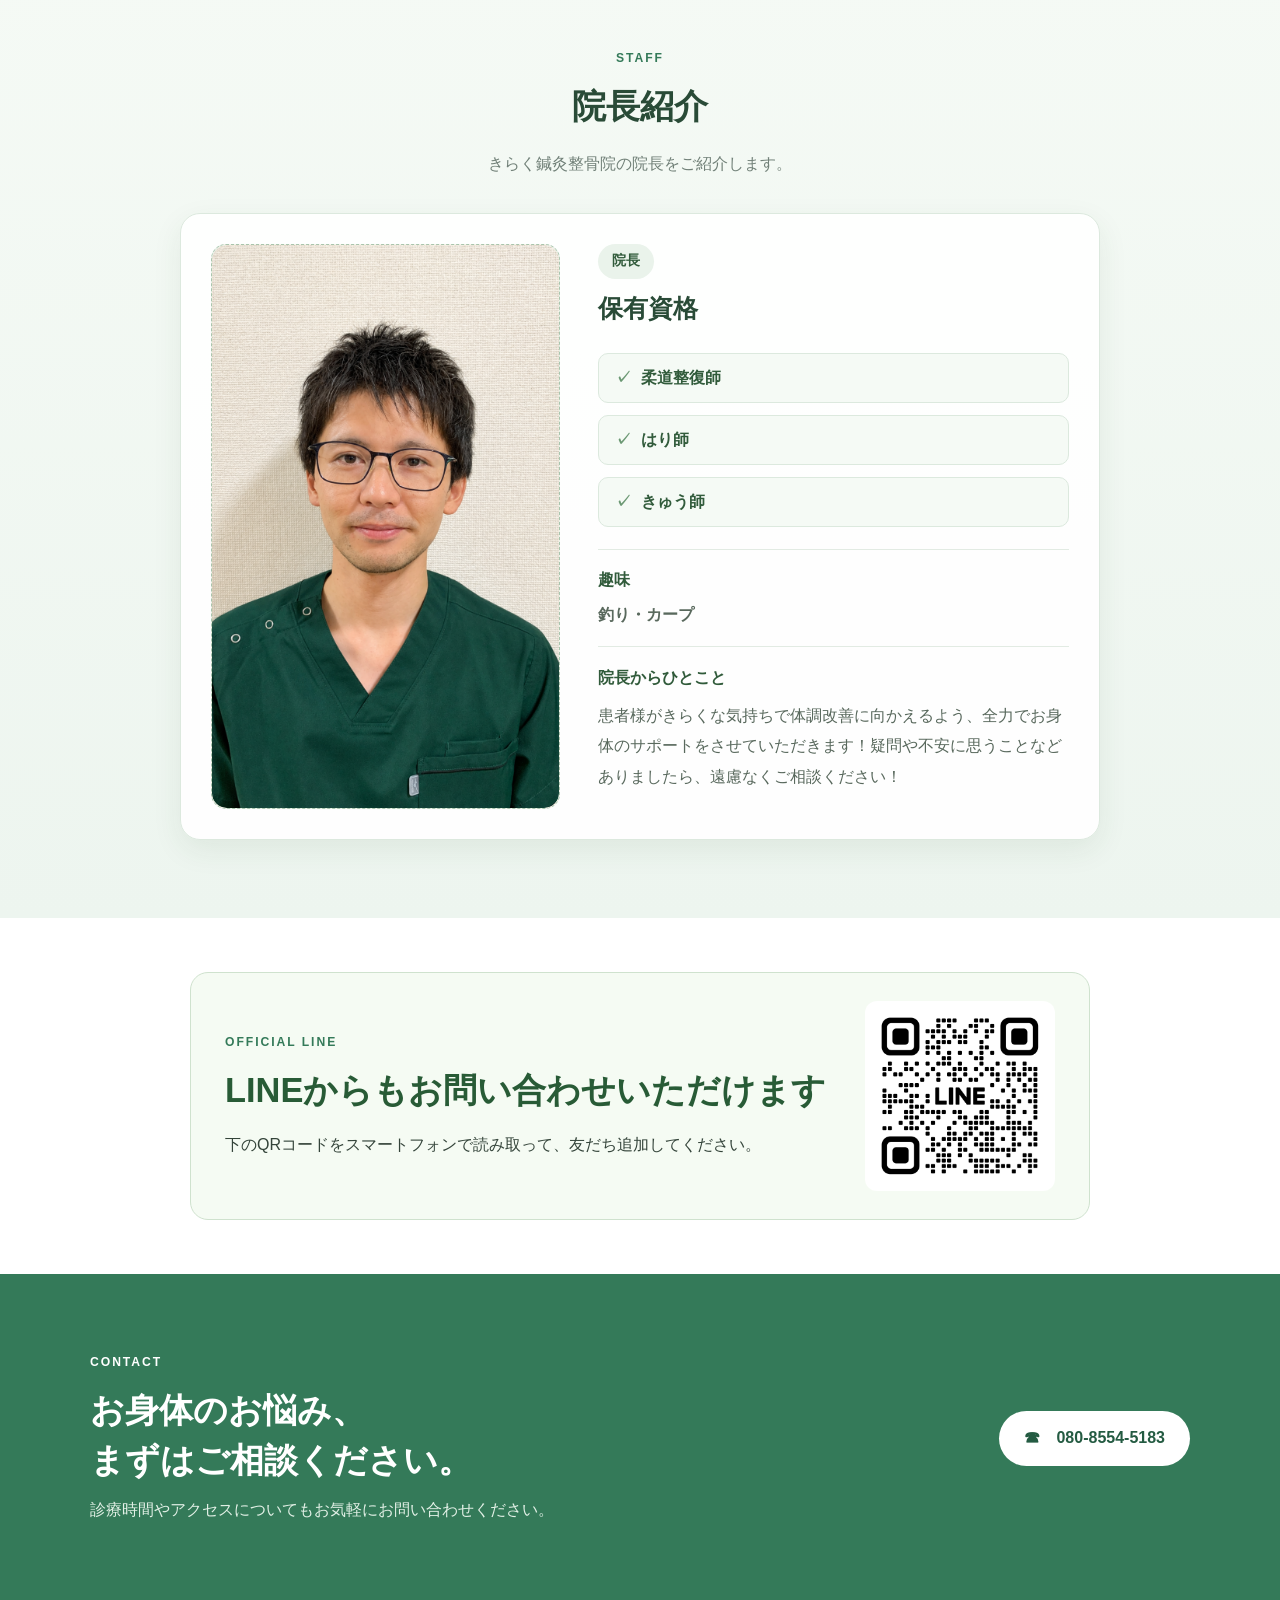
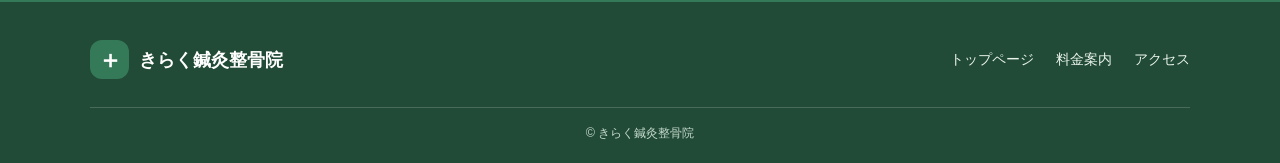
==== commit d7db5823: "Update staff photo to display actual image Replaced placeholder for the owner photo with an actual i" ====
--- a/index.html
+++ b/index.html
@@ -60,11 +60,7 @@
         </div>
         <article class="staff-profile">
           <div class="staff-photo" role="img" aria-label="院長の写真を掲載するスペース">
-            <div class="staff-photo-placeholder">
-              <span class="staff-photo-icon">＋</span>
-              <strong>院長の写真</strong>
-              <small>写真を追加するスペースです</small>
-            </div>
+<img src="./owner-photo.png" alt="院長の写真" style="width:100%;height:100%;object-fit:cover;border-radius:inherit;">
           </div>
           <div class="staff-details">
             <p class="staff-role">院長</p>
